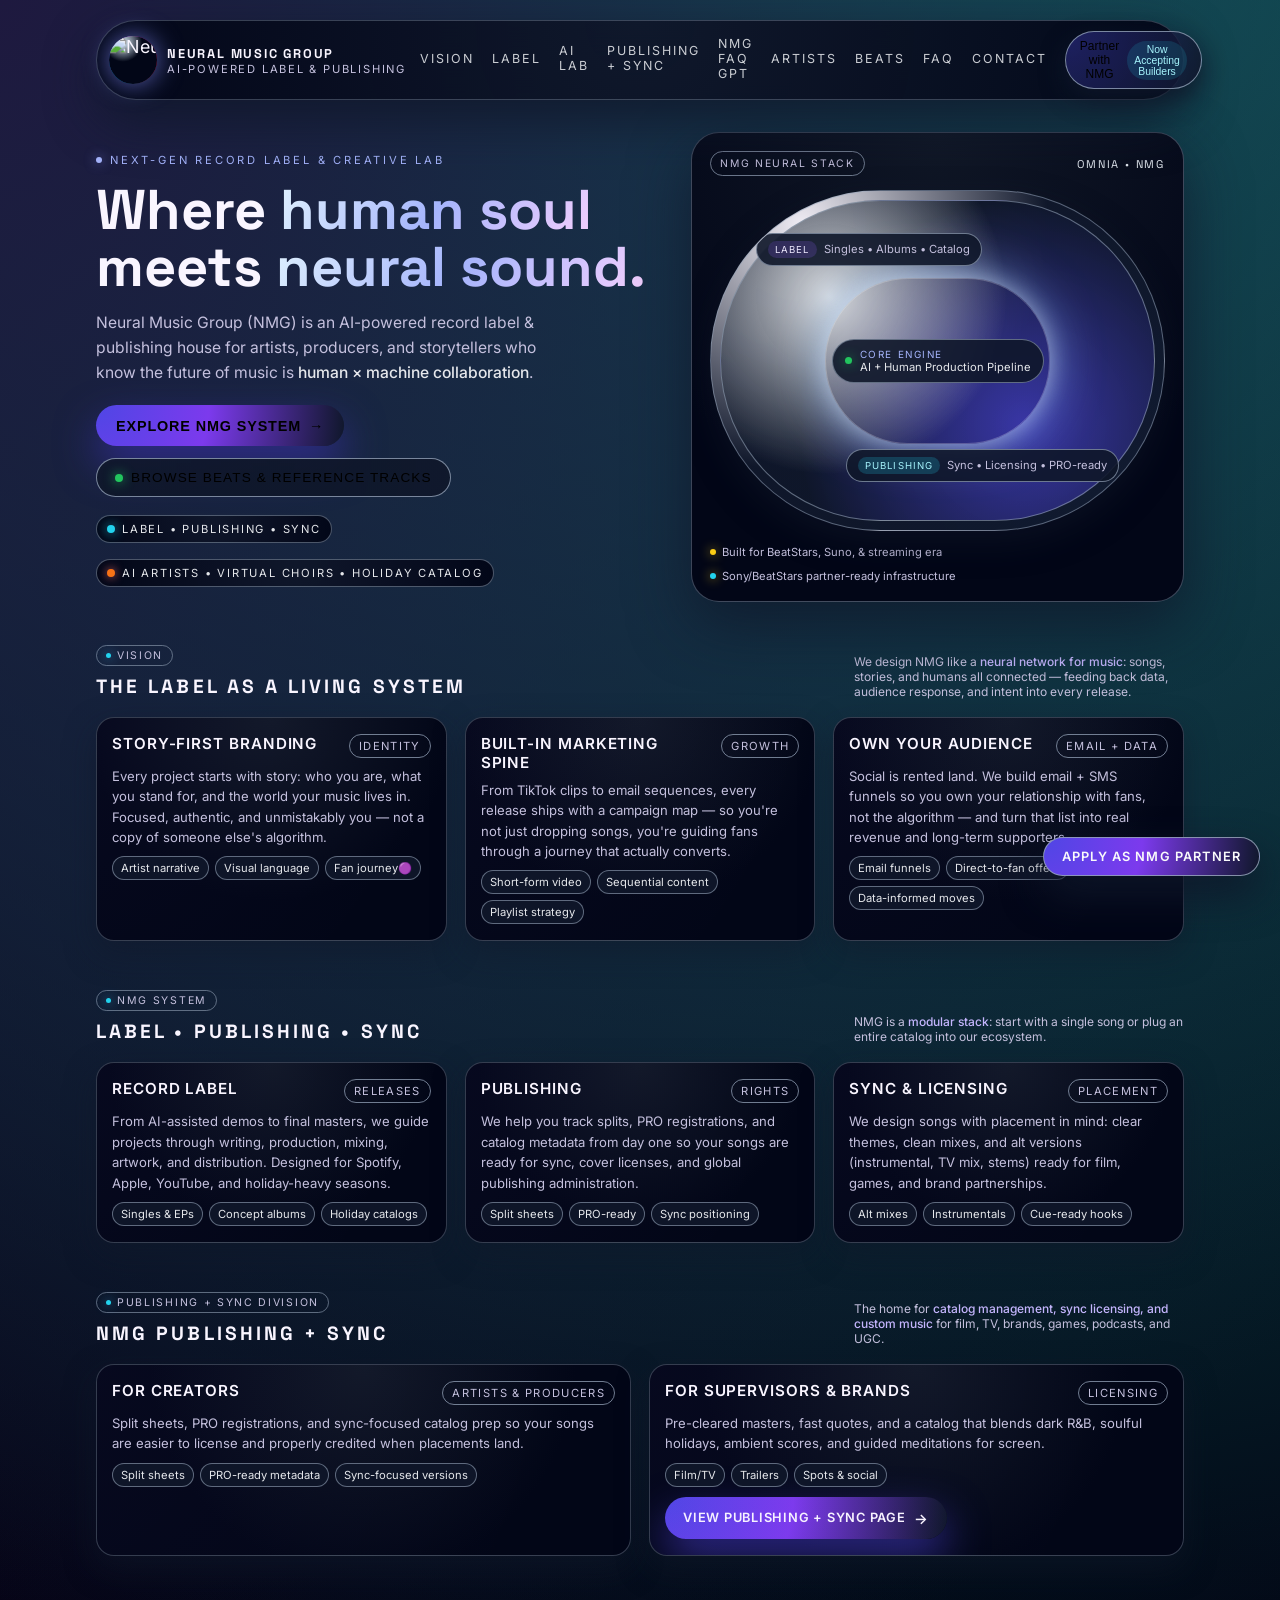
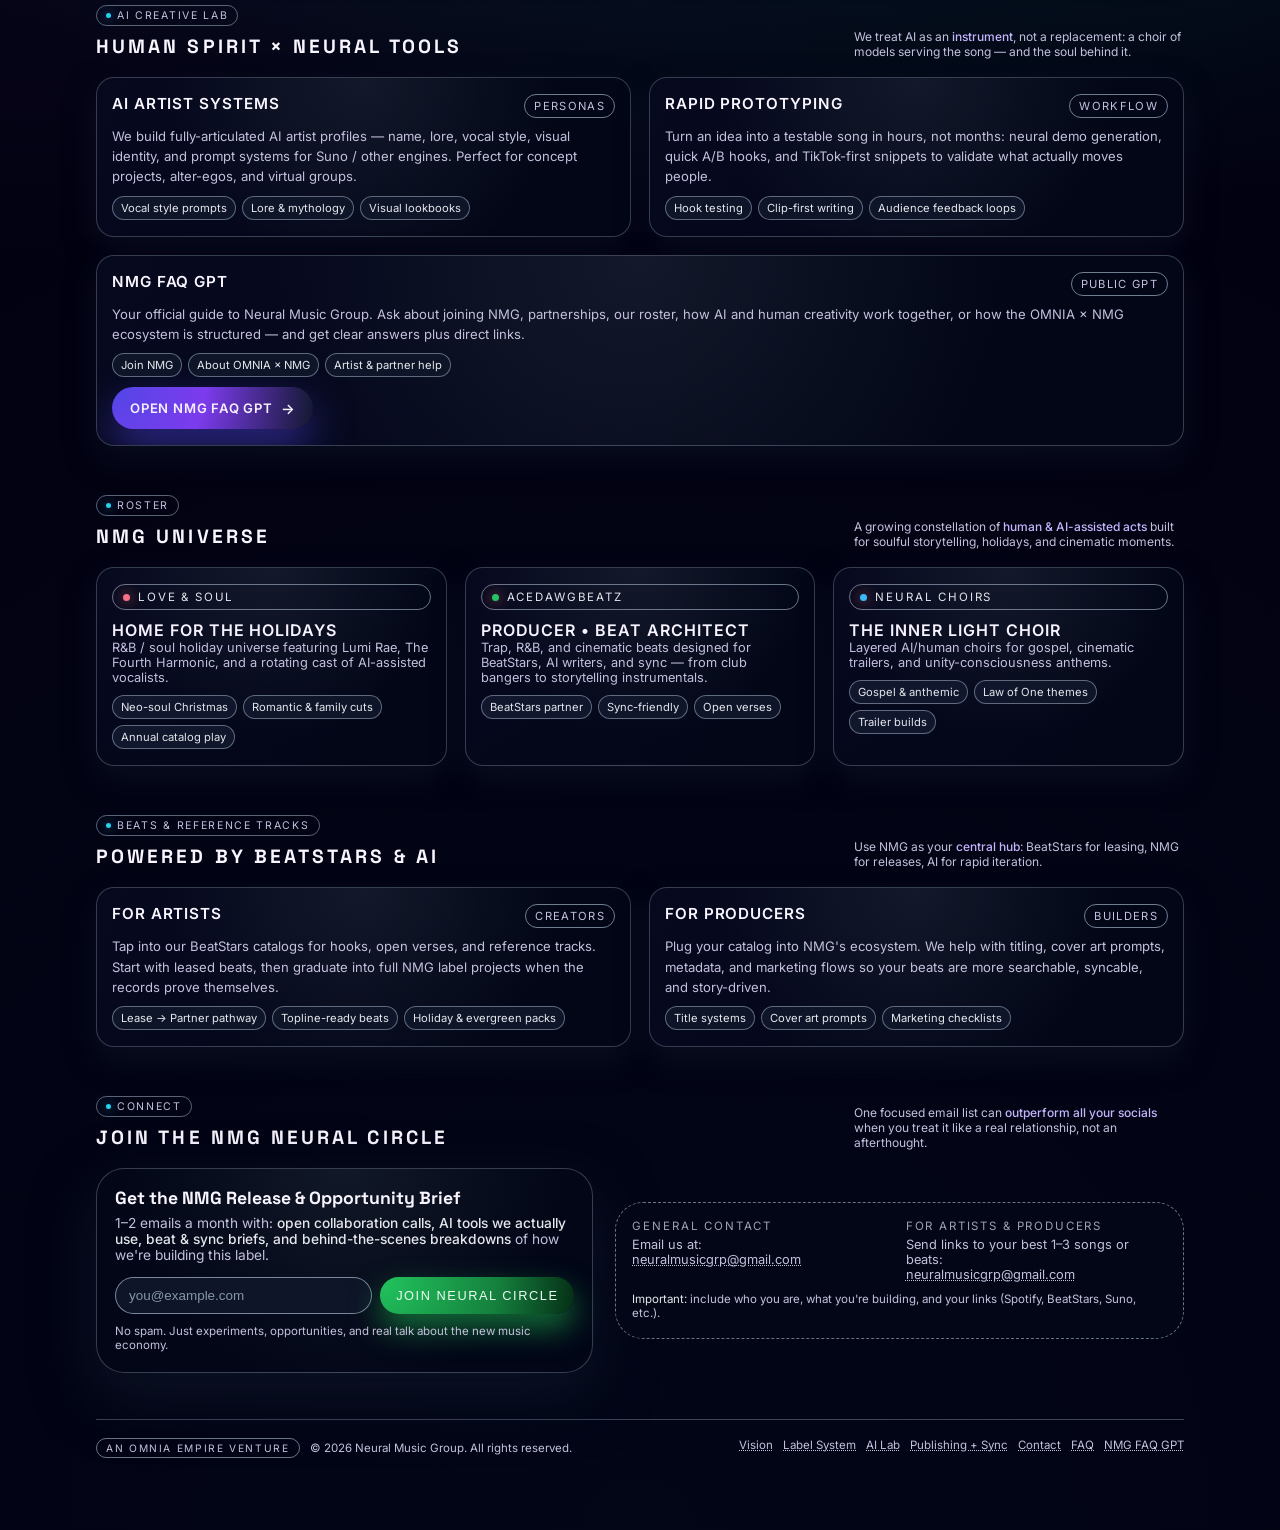
==== index.html @ 2404c613 "Update index.html" ====
<!DOCTYPE html> 
<html lang="en">
<head>
  <meta charset="UTF-8" />
  <title>Neural Music Group | AI-Powered Label & Publishing</title>
  <meta name="viewport" content="width=device-width, initial-scale=1" />
  <meta name="description" content="Neural Music Group is an AI-powered record label and publishing company for the next era of artists, producers, and storytellers." />
  <link href="https://fonts.googleapis.com/css2?family=Inter:wght@300;400;500;600;700&family=Space+Grotesk:wght@400;600;700&display=swap" rel="stylesheet" />
  <style>
    :root {
      --bg: #030312;
      --bg-soft: #0b0b1f;
      --bg-card: #111127;
      --accent: #8b5cf6;
      --accent-soft: rgba(139, 92, 246, 0.17);
      --accent-strong: #c4a1ff;
      --accent-secondary: #22d3ee;
      --text-main: #f9f5ff;
      --text-soft: #c4c0dd;
      --border-subtle: rgba(148, 163, 184, 0.35);
      --danger: #f97373;
      --radius-lg: 18px;
      --radius-xl: 28px;
      --shadow-soft: 0 22px 60px rgba(15, 23, 42, 0.75);
      --shadow-subtle: 0 12px 30px rgba(15, 23, 42, 0.5);
    }

    * {
      box-sizing: border-box;
      margin: 0;
      padding: 0;
    }

    body {
      font-family: Inter, system-ui, -apple-system, BlinkMacSystemFont, "Segoe UI", sans-serif;
      background:
        radial-gradient(circle at top left, #1e193f 0, transparent 55%),
        radial-gradient(circle at 70% -10%, #0f766e 0, transparent 60%),
        radial-gradient(circle at bottom, #020617 0, #020010 55%);
      color: var(--text-main);
      -webkit-font-smoothing: antialiased;
      min-height: 100vh;
    }

    a {
      color: inherit;
      text-decoration: none;
    }

    img {
      max-width: 100%;
      display: block;
    }

    .page {
      max-width: 1120px;
      margin: 0 auto;
      padding: 20px 16px 72px;
    }

    /* HEADER & NAV */
    header {
      display: flex;
      align-items: center;
      justify-content: space-between;
      gap: 14px;
      margin-bottom: 28px;
      position: sticky;
      top: 0;
      z-index: 30;
      padding: 10px 12px;
      backdrop-filter: blur(18px);
      background: radial-gradient(circle at top, rgba(15, 23, 42, 0.96), rgba(2, 6, 23, 0.94));
      border-radius: 999px;
      border: 1px solid rgba(148, 163, 184, 0.35);
      box-shadow: 0 20px 50px rgba(15, 23, 42, 0.85);
    }

    .brand {
      display: flex;
      align-items: center;
      gap: 10px;
      white-space: nowrap;
    }

    .brand-mark {
      width: 48px;
      height: 48px;
      border-radius: 999px;
      background:
        conic-gradient(from 220deg, #0ea5e9, #a855f7, #e11d48, #0ea5e9);
      padding: 2px;
      box-shadow: 0 0 26px rgba(129, 140, 248, 0.7);
      overflow: hidden;
    }

    .brand-logo-img {
      width: 100%;
      height: 100%;
      border-radius: inherit;
      object-fit: contain;
      display: block;
      background: radial-gradient(circle at 30% 15%, #e0f2fe 0, transparent 35%),
              radial-gradient(circle at 70% 80%, #020617 0, #020617 60%);
      transform: scale(1.12);
    }

    .brand-text-main {
      font-family: "Space Grotesk", system-ui, sans-serif;
      font-weight: 700;
      letter-spacing: 0.14em;
      text-transform: uppercase;
      font-size: 0.8rem;
    }

    .brand-text-sub {
      font-size: 0.7rem;
      text-transform: uppercase;
      letter-spacing: 0.16em;
      color: var(--text-soft);
    }

    nav {
      display: flex;
      align-items: center;
      gap: 18px;
      font-size: 0.78rem;
      text-transform: uppercase;
      letter-spacing: 0.16em;
    }

    .nav-links {
      display: flex;
      align-items: center;
      gap: 18px;
    }

    .nav-links a {
      padding-bottom: 3px;
      border-bottom: 1px solid transparent;
      color: #e5e7eb;
      opacity: 0.88;
    }

    .nav-links a:hover {
      border-bottom-color: rgba(148, 163, 184, 0.7);
      opacity: 1;
    }

    .nav-cta {
      padding: 7px 14px;
      border-radius: 999px;
      border: 1px solid rgba(148, 163, 184, 0.8);
      background: radial-gradient(circle at top left, rgba(79, 70, 229, 0.35), rgba(15, 23, 42, 0.9));
      display: flex;
      align-items: center;
      gap: 8px;
      font-size: 0.75rem;
      cursor: pointer;
      box-shadow: 0 10px 25px rgba(15, 23, 42, 0.85);
    }

    .nav-cta span {
      font-weight: 500;
    }

    .nav-cta-pill {
      padding: 3px 7px;
      border-radius: 999px;
      font-size: 0.65rem;
      background: rgba(34, 211, 238, 0.14);
      color: #a5f3fc;
    }

    .nav-toggle {
      display: none;
      cursor: pointer;
      padding: 6px 8px;
      border-radius: 999px;
      border: 1px solid rgba(148, 163, 184, 0.5);
      background: rgba(15, 23, 42, 0.9);
    }

    .nav-toggle-line {
      width: 17px;
      height: 2px;
      border-radius: 999px;
      background: #e5e7eb;
      margin: 3px 0;
    }

    /* HERO */
    .hero {
      display: grid;
      grid-template-columns: minmax(0, 1.6fr) minmax(0, 1.4fr);
      gap: 32px;
      align-items: center;
      margin-top: 32px;
      margin-bottom: 40px;
    }

    .hero-kicker {
      text-transform: uppercase;
      letter-spacing: 0.25em;
      font-size: 0.7rem;
      color: #a5b4fc;
      margin-bottom: 14px;
      display: inline-flex;
      align-items: center;
      gap: 8px;
    }

    .hero-kicker-dot {
      width: 6px;
      height: 6px;
      border-radius: 999px;
      background: #a5b4fc;
      box-shadow: 0 0 12px rgba(129, 140, 248, 0.8);
    }

    .hero-title {
      font-family: "Space Grotesk", system-ui, sans-serif;
      font-size: clamp(2.4rem, 3.1vw + 1.4rem, 3.5rem);
      line-height: 1.03;
      margin-bottom: 14px;
    }

    .hero-title span {
      background: linear-gradient(120deg, #e0f2fe, #a5b4fc, #f5d0fe);
      -webkit-background-clip: text;
      color: transparent;
    }

    .hero-subtitle {
      font-size: 0.98rem;
      color: var(--text-soft);
      max-width: 480px;
      line-height: 1.6;
      margin-bottom: 20px;
    }

    .hero-subtitle-strong {
      color: #e5e7eb;
      font-weight: 500;
    }

    .hero-ctas {
      display: flex;
      flex-wrap: wrap;
      gap: 12px;
      margin-bottom: 18px;
    }

    .btn-primary {
      padding: 12px 20px;
      border-radius: 999px;
      border: none;
      background: radial-gradient(circle at top left, #4f46e5, #7c3aed 45%, #0f172a 100%);
      box-shadow: 0 18px 40px rgba(55, 48, 163, 0.8);
      font-size: 0.9rem;
      font-weight: 600;
      letter-spacing: 0.06em;
      text-transform: uppercase;
      cursor: pointer;
      display: inline-flex;
      align-items: center;
      gap: 8px;
    }

    .btn-primary::after {
      content: "→";
      font-size: 0.9rem;
      margin-top: 1px;
    }

    .btn-ghost {
      padding: 11px 18px;
      border-radius: 999px;
      border: 1px solid rgba(148, 163, 184, 0.8);
      background: radial-gradient(circle at top, rgba(15, 23, 42, 0.95), rgba(15, 23, 42, 0.9));
      font-size: 0.85rem;
      letter-spacing: 0.08em;
      text-transform: uppercase;
      display: inline-flex;
      align-items: center;
      gap: 8px;
      cursor: pointer;
    }

    .btn-ghost-dot {
      width: 8px;
      height: 8px;
      border-radius: 999px;
      background: #22c55e;
      box-shadow: 0 0 12px rgba(34, 197, 94, 0.9);
    }

    .hero-meta {
      display: flex;
      flex-wrap: wrap;
      gap: 16px;
      font-size: 0.78rem;
      color: var(--text-soft);
      margin-top: 6px;
    }

    .hero-meta-pill {
      padding: 6px 10px;
      border-radius: 999px;
      border: 1px solid rgba(148, 163, 184, 0.5);
      background: radial-gradient(circle at top, rgba(15, 23, 42, 0.95), rgba(2, 6, 23, 0.96));
      display: inline-flex;
      align-items: center;
      gap: 7px;
    }

    .hero-meta-pill span {
      font-size: 0.7rem;
      text-transform: uppercase;
      letter-spacing: 0.16em;
      color: #e5e7eb;
    }

    .hero-meta-radio-icon {
      width: 8px;
      height: 8px;
      border-radius: 999px;
      background: #22d3ee;
      box-shadow: 0 0 12px rgba(34, 211, 238, 0.9);
    }

    /* HERO RIGHT / ORBIT */
    .hero-orbit {
      border-radius: var(--radius-xl);
      background: radial-gradient(circle at top, #111827, #020617 70%);
      border: 1px solid rgba(148, 163, 184, 0.4);
      padding: 18px;
      box-shadow: var(--shadow-soft);
      position: relative;
      overflow: hidden;
    }

    .hero-orbit-header {
      display: flex;
      align-items: center;
      justify-content: space-between;
      margin-bottom: 14px;
      font-size: 0.75rem;
      color: var(--text-soft);
    }

    .hero-orbit-tag {
      padding: 5px 9px;
      border-radius: 999px;
      border: 1px solid rgba(148, 163, 184, 0.7);
      text-transform: uppercase;
      letter-spacing: 0.16em;
      font-size: 0.65rem;
    }

    .hero-orbit-logo {
      font-family: "Space Grotesk";
      text-transform: uppercase;
      font-size: 0.7rem;
      letter-spacing: 0.16em;
      color: #e2e8f0;
    }

    .orbit-visual {
      position: relative;
      border-radius: 999px;
      border: 1px solid rgba(148, 163, 184, 0.55);
      width: 100%;
      aspect-ratio: 4 / 3;
      background:
        radial-gradient(circle at 20% 10%, rgba(251, 248, 255, 0.95), rgba(15, 23, 42, 0.96) 52%),
        radial-gradient(circle at 88% 80%, rgba(59, 130, 246, 0.7), rgba(15, 23, 42, 1) 60%),
        radial-gradient(circle at 40% 88%, rgba(34, 211, 238, 0.7), rgba(15, 23, 42, 1) 62%);
      overflow: hidden;
      padding: 9px;
      box-shadow: var(--shadow-subtle);
    }

    .orbit-core {
      position: relative;
      width: 100%;
      height: 100%;
      border-radius: inherit;
      border: 1px solid rgba(148, 163, 184, 0.6);
      background:
        radial-gradient(circle at 25% 30%, rgba(248, 250, 252, 0.85), transparent 45%),
        radial-gradient(circle at 70% 70%, rgba(79, 70, 229, 0.65), rgba(15, 23, 42, 0.98) 60%);
      display: flex;
      align-items: center;
      justify-content: center;
    }

    .orbit-pulse {
      position: absolute;
      width: 52%;
      height: 52%;
      border-radius: 999px;
      border: 1px solid rgba(244, 244, 245, 0.24);
      box-shadow:
        0 0 22px rgba(248, 250, 252, 0.4),
        0 0 50px rgba(147, 197, 253, 0.7);
    }

    .orbit-core-chip {
      position: relative;
      z-index: 2;
      border-radius: 999px;
      padding: 8px 12px;
      background: rgba(15, 23, 42, 0.9);
      border: 1px solid rgba(148, 163, 184, 0.6);
      display: flex;
      align-items: center;
      gap: 8px;
      font-size: 0.7rem;
      color: #e5e7eb;
    }

    .orbit-core-chip-label {
      text-transform: uppercase;
      letter-spacing: 0.16em;
      font-size: 0.62rem;
      color: #a5b4fc;
    }

    .orbit-core-chip-dot {
      width: 7px;
      height: 7px;
      border-radius: 999px;
      background: #22c55e;
      box-shadow: 0 0 12px rgba(22, 163, 74, 0.9);
    }

    .orbit-badge {
      position: absolute;
      padding: 7px 11px;
      border-radius: 999px;
      border: 1px solid rgba(148, 163, 184, 0.7);
      background: rgba(15, 23, 42, 0.9);
      font-size: 0.7rem;
      display: inline-flex;
      align-items: center;
      gap: 7px;
      color: var(--text-soft);
    }

    .orbit-badge-top-left {
      top: 10%;
      left: 8%;
    }

    .orbit-badge-bottom-right {
      right: 8%;
      bottom: 12%;
    }

    .orbit-badge-pill {
      padding: 3px 7px;
      border-radius: 999px;
      font-size: 0.6rem;
      background: rgba(139, 92, 246, 0.2);
      color: #ede9fe;
      text-transform: uppercase;
      letter-spacing: 0.12em;
    }

    .hero-orbit-footer {
      display: flex;
      justify-content: space-between;
      gap: 10px;
      margin-top: 14px;
      font-size: 0.7rem;
      color: var(--text-soft);
      flex-wrap: wrap;
    }

    .hero-orbit-footer span {
      display: inline-flex;
      align-items: center;
      gap: 6px;
    }

    .hero-orbit-footer-dot {
      width: 6px;
      height: 6px;
      border-radius: 999px;
      background: #facc15;
      box-shadow: 0 0 11px rgba(250, 204, 21, 0.8);
    }

    /* SECTIONS */
    .section {
      margin-bottom: 46px;
    }

    .section-header {
      display: flex;
      justify-content: space-between;
      align-items: flex-end;
      gap: 16px;
      margin-bottom: 18px;
    }

    .section-title {
      font-family: "Space Grotesk", system-ui, sans-serif;
      font-size: 1.2rem;
      text-transform: uppercase;
      letter-spacing: 0.16em;
    }

    .section-kicker {
      font-size: 0.75rem;
      color: var(--text-soft);
      max-width: 330px;
    }

    .section-kicker span {
      color: #c4b5fd;
      font-weight: 500;
    }

    .pill-label {
      display: inline-flex;
      align-items: center;
      gap: 6px;
      padding: 3px 9px;
      border-radius: 999px;
      border: 1px solid rgba(148, 163, 184, 0.6);
      font-size: 0.66rem;
      text-transform: uppercase;
      letter-spacing: 0.16em;
      color: var(--text-soft);
    }

    .pill-label-dot {
      width: 5px;
      height: 5px;
      border-radius: 999px;
      background: #22d3ee;
      box-shadow: 0 0 11px rgba(56, 189, 248, 0.9);
    }

    /* GRID CARDS */
    .grid {
      display: grid;
      gap: 18px;
    }

    .grid-3 {
      grid-template-columns: repeat(3, minmax(0, 1fr));
    }

    .grid-2 {
      grid-template-columns: repeat(2, minmax(0, 1fr));
    }

    .card {
      background: radial-gradient(circle at top, #111827, #020617 65%);
      border-radius: var(--radius-lg);
      border: 1px solid var(--border-subtle);
      padding: 16px 15px 16px;
      box-shadow: var(--shadow-subtle);
      position: relative;
      overflow: hidden;
    }

    .card::before {
      content: "";
      position: absolute;
      inset: -30%;
      background: radial-gradient(circle at top left, rgba(139, 92, 246, 0.05), transparent 70%);
      opacity: 0.9;
      pointer-events: none;
    }

    .card-header {
      display: flex;
      justify-content: space-between;
      align-items: flex-start;
      gap: 10px;
      margin-bottom: 8px;
      position: relative;
      z-index: 1;
    }

    .card-title {
      font-size: 0.95rem;
      font-weight: 600;
      letter-spacing: 0.06em;
      text-transform: uppercase;
    }

    .card-badge {
      font-size: 0.7rem;
      padding: 4px 9px;
      border-radius: 999px;
      border: 1px solid rgba(148, 163, 184, 0.75);
      color: var(--text-soft);
      text-transform: uppercase;
      letter-spacing: 0.12em;
    }

    .card-body {
      position: relative;
      z-index: 1;
      font-size: 0.82rem;
      color: var(--text-soft);
      line-height: 1.55;
      margin-bottom: 9px;
    }

    .tag-row {
      display: flex;
      flex-wrap: wrap;
      gap: 6px;
      position: relative;
      z-index: 1;
    }

    .tag {
      font-size: 0.7rem;
      padding: 4px 8px;
      border-radius: 999px;
      border: 1px solid rgba(148, 163, 184, 0.6);
      color: #e5e7eb;
      background: rgba(15, 23, 42, 0.95);
    }

    /* ARTIST / ROSTER */
    .artist-card {
      display: flex;
      flex-direction: column;
      gap: 10px;
    }

    .artist-chip {
      display: inline-flex;
      align-items: center;
      gap: 8px;
      padding: 5px 10px;
      border-radius: 999px;
      border: 1px solid rgba(148, 163, 184, 0.7);
      font-size: 0.72rem;
      text-transform: uppercase;
      letter-spacing: 0.16em;
      color: #e5e7eb;
    }

    .artist-chip-dot {
      width: 7px;
      height: 7px;
      border-radius: 999px;
      background: #fb7185;
      box-shadow: 0 0 13px rgba(248, 113, 113, 0.9);
    }

    .artist-name {
      font-size: 1rem;
      font-weight: 600;
      letter-spacing: 0.06em;
      text-transform: uppercase;
    }

    .artist-meta {
      font-size: 0.8rem;
      color: var(--text-soft);
    }

    .artist-tags {
      display: flex;
      flex-wrap: wrap;
      gap: 6px;
    }

    /* EMAIL / CONTACT */
    .newsletter {
      display: grid;
      grid-template-columns: minmax(0, 1.4fr) minmax(0, 1.6fr);
      gap: 22px;
      align-items: center;
    }

    .newsletter-card {
      background: radial-gradient(circle at top, #111827, #020617 70%);
      border-radius: var(--radius-xl);
      border: 1px solid var(--border-subtle);
      padding: 18px 18px 20px;
      box-shadow: var(--shadow-soft);
    }

    .newsletter-title {
      font-family: "Space Grotesk", system-ui, sans-serif;
      font-size: 1.1rem;
      margin-bottom: 6px;
    }

    .newsletter-copy {
      font-size: 0.86rem;
      color: var(--text-soft);
      margin-bottom: 14px;
    }

    .newsletter-copy span {
      color: #e5e7eb;
      font-weight: 500;
    }

    .newsletter-form {
      display: flex;
      flex-wrap: wrap;
      gap: 8px;
      margin-bottom: 10px;
    }

    .newsletter-input {
      flex: 1 1 180px;
      min-width: 0;
      border-radius: 999px;
      border: 1px solid rgba(148, 163, 184, 0.8);
      background: rgba(15, 23, 42, 0.95);
      padding: 10px 13px;
      font-size: 0.84rem;
      color: #e5e7eb;
      outline: none;
    }

    .newsletter-input::placeholder {
      color: rgba(148, 163, 184, 0.9);
    }

    .newsletter-btn {
      border: none;
      border-radius: 999px;
      padding: 10px 16px;
      font-size: 0.8rem;
      text-transform: uppercase;
      letter-spacing: 0.12em;
      background: radial-gradient(circle at top left, #22c55e, #15803d 60%, #052e16 100%);
      color: #ecfdf3;
      cursor: pointer;
      box-shadow: 0 14px 30px rgba(21, 128, 61, 0.85);
      white-space: nowrap;
    }

    .newsletter-meta {
      font-size: 0.72rem;
      color: var(--text-soft);
    }

    .contact-card {
      background: radial-gradient(circle at top, #020617, #020617 70%);
      border-radius: var(--radius-xl);
      border: 1px dashed rgba(148, 163, 184, 0.7);
      padding: 16px 16px 18px;
    }

    .contact-grid {
      display: grid;
      grid-template-columns: repeat(2, minmax(0, 1fr));
      gap: 12px;
      font-size: 0.8rem;
      color: var(--text-soft);
    }

    .contact-label {
      font-size: 0.72rem;
      text-transform: uppercase;
      letter-spacing: 0.16em;
      color: #9ca3af;
      margin-bottom: 4px;
    }

    .contact-value a {
      text-decoration: underline;
      text-decoration-style: dotted;
      text-decoration-thickness: 1px;
    }

    .contact-note {
      margin-top: 10px;
      font-size: 0.72rem;
      color: var(--text-soft);
    }

    .contact-note span {
      color: #e5e7eb;
    }

    /* FOOTER */
    footer {
      margin-top: 40px;
      padding-top: 18px;
      border-top: 1px solid rgba(148, 163, 184, 0.4);
      display: flex;
      justify-content: space-between;
      gap: 10px;
      font-size: 0.72rem;
      color: var(--text-soft);
      flex-wrap: wrap;
    }

    .footer-left {
      display: flex;
      flex-wrap: wrap;
      gap: 10px;
      align-items: center;
    }

    .footer-pill {
      padding: 3px 9px;
      border-radius: 999px;
      border: 1px solid rgba(148, 163, 184, 0.7);
      text-transform: uppercase;
      letter-spacing: 0.16em;
      font-size: 0.64rem;
    }

    .footer-links {
      display: flex;
      flex-wrap: wrap;
      gap: 10px;
    }

    .footer-links a {
      text-decoration: underline;
      text-decoration-style: dotted;
      text-decoration-thickness: 1px;
    }

    /* FLOATING PARTNER BUTTON */
    .floating-partner-btn {
      position: fixed;
      right: 20px;
      bottom: 24px;
      z-index: 50;
      display: inline-flex;
      align-items: center;
      gap: 8px;
      padding: 11px 18px;
      border-radius: 999px;
      border: 1px solid rgba(148, 163, 184, 0.85);
      background: radial-gradient(circle at top left, #4f46e5, #7c3aed 45%, #0f172a 100%);
      box-shadow: 0 18px 40px rgba(15, 23, 42, 0.95);
      font-size: 0.8rem;
      font-weight: 600;
      letter-spacing: 0.09em;
      text-transform: uppercase;
      color: #f9fafb;
      cursor: pointer;
      text-decoration: none;
    }

    .floating-partner-btn-pill {
      padding: 3px 8px;
      border-radius: 999px;
      font-size: 0.65rem;
      background: rgba(34, 211, 238, 0.2);
      color: #a5f3fc;
    }

    @media (max-width: 640px) {
      .floating-partner-btn {
        right: 16px;
        left: 16px;
        bottom: 18px;
        justify-content: center;
        font-size: 0.78rem;
      }
    }

    /* RESPONSIVE */
    @media (max-width: 880px) {
      header {
        margin-top: 6px;
      }

      .hero {
        grid-template-columns: minmax(0, 1fr);
      }

      .hero-orbit {
        order: -1;
      }

      .newsletter {
        grid-template-columns: minmax(0, 1fr);
      }

      .grid-3 {
        grid-template-columns: repeat(2, minmax(0, 1fr));
      }
    }

    @media (max-width: 640px) {
      .page {
        padding-inline: 14px;
      }

      header {
        border-radius: 18px;
        padding-inline: 12px;
      }

      nav {
        font-size: 0.72rem;
      }

      /* Fix orbit badges getting cut off on mobile */
      .orbit-visual {
        overflow: visible;
      }
      
      .orbit-badge {
        font-size: 0.58rem;
        padding: 5px 8px;
        gap: 4px;
      }
      
      .orbit-badge-top-left {
        left: 3%;
        top: 5%;
      }
      
      .orbit-badge-bottom-right {
        right: 3%;
        bottom: 8%;
      }
      
      .orbit-badge-pill {
        font-size: 0.52rem;
        padding: 2px 5px;
      }

      .orbit-core-chip {
        padding: 6px 10px;
        gap: 6px;
        font-size: 0.62rem;
      }

      .orbit-core-chip-label {
        font-size: 0.56rem;
      }

      .nav-links {
        display: none;
      }

      .nav-links.open {
        position: absolute;
        top: 52px;
        right: 10px;
        padding: 10px 12px;
        border-radius: 16px;
        border: 1px solid rgba(148, 163, 184, 0.7);
        background: radial-gradient(circle at top, rgba(15, 23, 42, 0.96), rgba(2, 6, 23, 0.98));
        flex-direction: column;
        align-items: flex-start;
        gap: 10px;
        min-width: 180px;
        box-shadow: 0 18px 40px rgba(15, 23, 42, 0.9);
      }

      .nav-cta {
        width: 100%;
        justify-content: center;
      }

      .nav-toggle {
        display: block;
      }

      .section-header {
        flex-direction: column;
        align-items: flex-start;
      }

      .grid-3,
      .grid-2 {
        grid-template-columns: minmax(0, 1fr);
      }

      .hero-meta {
        flex-direction: column;
      }

      footer {
        flex-direction: column;
        align-items: flex-start;
      }
    }
  </style>
</head>
<body>
  <div class="page">
    <!-- HEADER -->
    <header>
      <!-- Brand now clickable: goes "home" to index.html -->
      <a href="index.html" class="brand">
        <div class="brand-mark">
          <img
            src="https://raw.githubusercontent.com/neuralmusicgrp/nmg-assets/main/logo.png"
            alt="Neural Music Group logo"
            class="brand-logo-img"
          />
        </div>
        <div>
          <div class="brand-text-main">Neural Music Group</div>
          <div class="brand-text-sub">AI-Powered Label & Publishing</div>
        </div>
      </a>

      <nav>
        <div class="nav-links" id="navLinks">
          <a href="#vision">Vision</a>
          <a href="#services">Label</a>
          <a href="#ai-lab">AI Lab</a>
          <!-- UPDATED: Publishing + Sync subpage path to sync.html -->
          <a href="https://neuralmusicgrp.github.io/nmg-assets/sync.html">
            Publishing + Sync
          </a>
          <!-- NMG FAQ GPT in main nav (opens in new tab) -->
          <a href="https://chatgpt.com/g/g-692d52f75ad0819195865ac77d468dd8-n-m-g" rel="noopener noreferrer">NMG FAQ GPT</a>
          <a href="#roster">Artists</a>
          <a href="#beats">Beats</a>
          <a href="faq.html">FAQ</a>
          <a href="#contact">Contact</a>
        </div>
        <button class="nav-cta" onclick="document.getElementById('contact').scrollIntoView({behavior: 'smooth'})">
          <span>Partner with NMG</span>
          <span class="nav-cta-pill">Now Accepting Builders</span>
        </button>
        <button class="nav-toggle" aria-label="Toggle navigation" onclick="toggleNav()">
          <div class="nav-toggle-line"></div>
          <div class="nav-toggle-line"></div>
        </button>
      </nav>
    </header>

    <!-- HERO -->
    <main>
      <section class="hero">
        <div>
          <div class="hero-kicker">
            <span class="hero-kicker-dot"></span>
            <span>Next-Gen Record Label & Creative Lab</span>
          </div>
          <h1 class="hero-title">
            Where <span>human soul</span> meets <span>neural sound.</span>
          </h1>
          <p class="hero-subtitle">
            Neural Music Group (NMG) is an AI-powered record label & publishing house
            for artists, producers, and storytellers who know the future of music is
            <span class="hero-subtitle-strong">human × machine collaboration</span>.
          </p>

          <div class="hero-ctas">
            <button class="btn-primary" onclick="document.getElementById('services').scrollIntoView({behavior: 'smooth'})">
              Explore NMG System
            </button>
            <button class="btn-ghost" onclick="document.getElementById('beats').scrollIntoView({behavior: 'smooth'})">
              <span class="btn-ghost-dot"></span>
              Browse Beats & Reference Tracks
            </button>
          </div>

          <div class="hero-meta">
            <div class="hero-meta-pill">
              <span class="hero-meta-radio-icon"></span>
              <span>Label • Publishing • Sync</span>
            </div>
            <div class="hero-meta-pill">
              <span class="hero-meta-radio-icon" style="background:#f97316; box-shadow:0 0 10px rgba(248,113,113,0.9);"></span>
              <span>AI Artists • Virtual Choirs • Holiday Catalog</span>
            </div>
          </div>
        </div>

        <aside class="hero-orbit" aria-label="Neural Music Group ecosystem visual">
          <div class="hero-orbit-header">
            <div class="hero-orbit-tag">NMG Neural Stack</div>
            <div class="hero-orbit-logo">OMNIA • NMG</div>
          </div>

          <div class="orbit-visual">
            <div class="orbit-core">
              <div class="orbit-pulse"></div>
              <div class="orbit-core-chip">
                <div class="orbit-core-chip-dot"></div>
                <div>
                  <div class="orbit-core-chip-label">Core Engine</div>
                  <div>AI + Human Production Pipeline</div>
                </div>
              </div>

              <div class="orbit-badge orbit-badge-top-left">
                <span class="orbit-badge-pill">Label</span>
                <span>Singles • Albums • Catalog</span>
              </div>

              <div class="orbit-badge orbit-badge-bottom-right">
                <span class="orbit-badge-pill" style="background:rgba(34,211,238,0.2); color:#a5f3fc;">
                  Publishing
                </span>
                <span>Sync • Licensing • PRO-ready</span>
              </div>
            </div>
          </div>

          <div class="hero-orbit-footer">
            <span>
              <span class="hero-orbit-footer-dot"></span>
              Built for BeatStars, Suno, & streaming era
            </span>
            <span>
              <span class="hero-orbit-footer-dot" style="background:#22d3ee;"></span>
              Sony/BeatStars partner-ready infrastructure
            </span>
          </div>
        </aside>
      </section>

      <!-- VISION -->
      <section id="vision" class="section">
        <div class="section-header">
          <div>
            <div class="pill-label">
              <span class="pill-label-dot"></span>
              <span>Vision</span>
            </div>
            <h2 class="section-title" style="margin-top: 8px;">The Label as a Living System</h2>
          </div>
          <p class="section-kicker">
            We design NMG like a <span>neural network for music</span>:
            songs, stories, and humans all connected — feeding back data,
            audience response, and intent into every release.
          </p>
        </div>

        <div class="grid grid-3">
          <article class="card">
            <div class="card-header">
              <h3 class="card-title">Story-First Branding</h3>
              <div class="card-badge">Identity</div>
            </div>
            <p class="card-body">
              Every project starts with story: who you are, what you stand for,
              and the world your music lives in. Focused, authentic, and
              unmistakably you — not a copy of someone else's algorithm.
            </p>
            <div class="tag-row">
              <span class="tag">Artist narrative</span>
              <span class="tag">Visual language</span>
              <span class="tag">Fan journey🟣</span>
            </div>
          </article>

          <article class="card">
            <div class="card-header">
              <h3 class="card-title">Built-In Marketing Spine</h3>
              <div class="card-badge">Growth</div>
            </div>
            <p class="card-body">
              From TikTok clips to email sequences, every release ships with
              a campaign map — so you're not just dropping songs, you're
              guiding fans through a journey that actually converts.
            </p>
            <div class="tag-row">
              <span class="tag">Short-form video</span>
              <span class="tag">Sequential content</span>
              <span class="tag">Playlist strategy</span>
            </div>
          </article>

          <article class="card">
            <div class="card-header">
              <h3 class="card-title">Own Your Audience</h3>
              <div class="card-badge">Email + Data</div>
            </div>
            <p class="card-body">
              Social is rented land. We build email + SMS funnels so you own
              your relationship with fans, not the algorithm — and turn that
              list into real revenue and long-term supporters.
            </p>
            <div class="tag-row">
              <span class="tag">Email funnels</span>
              <span class="tag">Direct-to-fan offers</span>
              <span class="tag">Data-informed moves</span>
            </div>
          </article>
        </div>
      </section>

      <!-- SERVICES -->
      <section id="services" class="section">
        <div class="section-header">
          <div>
            <div class="pill-label">
              <span class="pill-label-dot"></span>
              <span>NMG System</span>
            </div>
            <h2 class="section-title" style="margin-top: 8px;">Label • Publishing • Sync</h2>
          </div>
          <p class="section-kicker">
            NMG is a <span>modular stack</span>:
            start with a single song or plug an entire catalog into our ecosystem.
          </p>
        </div>

        <div class="grid grid-3">
          <article class="card">
            <div class="card-header">
              <h3 class="card-title">Record Label</h3>
              <div class="card-badge">Releases</div>
            </div>
            <p class="card-body">
              From AI-assisted demos to final masters, we guide projects through
              writing, production, mixing, artwork, and distribution. Designed for
              Spotify, Apple, YouTube, and holiday-heavy seasons.
            </p>
            <div class="tag-row">
              <span class="tag">Singles & EPs</span>
              <span class="tag">Concept albums</span>
              <span class="tag">Holiday catalogs</span>
            </div>
          </article>

          <article class="card">
            <div class="card-header">
              <h3 class="card-title">Publishing</h3>
              <div class="card-badge">Rights</div>
            </div>
            <p class="card-body">
              We help you track splits, PRO registrations, and catalog metadata
              from day one so your songs are ready for sync, cover licenses, and
              global publishing administration.
            </p>
            <div class="tag-row">
              <span class="tag">Split sheets</span>
              <span class="tag">PRO-ready</span>
              <span class="tag">Sync positioning</span>
            </div>
          </article>

          <article class="card">
            <div class="card-header">
              <h3 class="card-title">Sync & Licensing</h3>
              <div class="card-badge">Placement</div>
            </div>
            <p class="card-body">
              We design songs with placement in mind: clear themes, clean
              mixes, and alt versions (instrumental, TV mix, stems) ready for
              film, games, and brand partnerships.
            </p>
            <div class="tag-row">
              <span class="tag">Alt mixes</span>
              <span class="tag">Instrumentals</span>
              <span class="tag">Cue-ready hooks</span>
            </div>
          </article>
        </div>
      </section>

      <!-- PUBLISHING + SYNC TEASER -->
      <section class="section" id="publishing-sync-teaser">
        <div class="section-header">
          <div>
            <div class="pill-label">
              <span class="pill-label-dot"></span>
              <span>Publishing + Sync Division</span>
            </div>
            <h2 class="section-title" style="margin-top: 8px;">NMG Publishing + Sync</h2>
          </div>
          <p class="section-kicker">
            The home for <span>catalog management, sync licensing, and custom music</span>
            for film, TV, brands, games, podcasts, and UGC.
          </p>
        </div>

        <div class="grid grid-2">
          <article class="card">
            <div class="card-header">
              <h3 class="card-title">For Creators</h3>
              <div class="card-badge">Artists &amp; Producers</div>
            </div>
            <p class="card-body">
              Split sheets, PRO registrations, and sync-focused catalog prep so your
              songs are easier to license and properly credited when placements land.
            </p>
            <div class="tag-row">
              <span class="tag">Split sheets</span>
              <span class="tag">PRO-ready metadata</span>
              <span class="tag">Sync-focused versions</span>
            </div>
          </article>

          <article class="card">
            <div class="card-header">
              <h3 class="card-title">For Supervisors &amp; Brands</h3>
              <div class="card-badge">Licensing</div>
            </div>
            <p class="card-body">
              Pre-cleared masters, fast quotes, and a catalog that blends dark R&amp;B,
              soulful holidays, ambient scores, and guided meditations for screen.
            </p>
            <div class="tag-row" style="margin-bottom:10px;">
              <span class="tag">Film/TV</span>
              <span class="tag">Trailers</span>
              <span class="tag">Spots &amp; social</span>
            </div>
            <!-- UPDATED: button link path to sync.html -->
            <a href="https://neuralmusicgrp.github.io/nmg-assets/sync.html"
               class="btn-primary"
               style="text-decoration:none; padding-inline:18px; font-size:0.8rem;">
              View Publishing + Sync Page
            </a>
          </article>
        </div>
      </section>

      <!-- AI LAB -->
      <section id="ai-lab" class="section">
        <div class="section-header">
          <div>
            <div class="pill-label">
              <span class="pill-label-dot"></span>
              <span>AI Creative Lab</span>
            </div>
            <h2 class="section-title" style="margin-top: 8px;">Human Spirit × Neural Tools</h2>
          </div>
          <p class="section-kicker">
            We treat AI as an <span>instrument</span>, not a replacement:
            a choir of models serving the song — and the soul behind it.
          </p>
        </div>

        <div class="grid grid-2">
          <article class="card">
            <div class="card-header">
              <h3 class="card-title">AI Artist Systems</h3>
              <div class="card-badge">Personas</div>
            </div>
            <p class="card-body">
              We build fully-articulated AI artist profiles — name, lore, vocal
              style, visual identity, and prompt systems for Suno / other engines.
              Perfect for concept projects, alter-egos, and virtual groups.
            </p>
            <div class="tag-row">
              <span class="tag">Vocal style prompts</span>
              <span class="tag">Lore & mythology</span>
              <span class="tag">Visual lookbooks</span>
            </div>
          </article>

          <article class="card">
            <div class="card-header">
              <h3 class="card-title">Rapid Prototyping</h3>
              <div class="card-badge">Workflow</div>
            </div>
            <p class="card-body">
              Turn an idea into a testable song in hours, not months: neural
              demo generation, quick A/B hooks, and TikTok-first snippets to
              validate what actually moves people.
            </p>
            <div class="tag-row">
              <span class="tag">Hook testing</span>
              <span class="tag">Clip-first writing</span>
              <span class="tag">Audience feedback loops</span>
            </div>
          </article>
        </div>

        <!-- NMG FAQ GPT highlight card -->
        <div class="grid" style="margin-top: 18px;">
          <article class="card">
            <div class="card-header">
              <h3 class="card-title">NMG FAQ GPT</h3>
              <div class="card-badge">Public GPT</div>
            </div>
            <p class="card-body">
              Your official guide to Neural Music Group. Ask about joining NMG, partnerships,
              our roster, how AI and human creativity work together, or how the OMNIA × NMG
              ecosystem is structured — and get clear answers plus direct links.
            </p>
            <div class="tag-row" style="margin-bottom: 10px;">
              <span class="tag">Join NMG</span>
              <span class="tag">About OMNIA × NMG</span>
              <span class="tag">Artist &amp; partner help</span>
            </div>
            <a
              href="https://chatgpt.com/g/g-692d52f75ad0819195865ac77d468dd8-n-m-g"
              target="_blank"
              rel="noopener noreferrer"
              class="btn-primary"
              style="text-decoration:none; padding-inline:18px; font-size:0.82rem;"
            >
              Open NMG FAQ GPT
            </a>
          </article>
        </div>
      </section>

      <!-- ROSTER -->
      <section id="roster" class="section">
        <div class="section-header">
          <div>
            <div class="pill-label">
              <span class="pill-label-dot"></span>
              <span>Roster</span>
            </div>
            <h2 class="section-title" style="margin-top: 8px;">NMG Universe</h2>
          </div>
          <p class="section-kicker">
            A growing constellation of <span>human & AI-assisted acts</span>
            built for soulful storytelling, holidays, and cinematic moments.
          </p>
        </div>

        <div class="grid grid-3">
          <article class="card artist-card">
            <div class="artist-chip">
              <span class="artist-chip-dot"></span>
              <span>
                <a href="https://neuralmusicgroup.hearnow.com/love-soul-home-for-the-holidays" 
                   target="_blank" 
                   rel="noopener noreferrer" 
                   style="text-decoration:none; color:inherit;">
                  Love &amp; Soul
                </a>
              </span>
            </div>
            <div>
              <div class="artist-name"> 
                Home for the Holidays
              </div>
              <div class="artist-meta">
                R&B / soul holiday universe featuring Lumi Rae, The Fourth Harmonic,
                and a rotating cast of AI-assisted vocalists.
              </div>
            </div>
            <div class="artist-tags">
              <span class="tag">Neo-soul Christmas</span>
              <span class="tag">Romantic &amp; family cuts</span>
              <span class="tag">Annual catalog play</span>
            </div>
          </article>

          <article class="card artist-card">
            <div class="artist-chip">
              <span class="artist-chip-dot" style="background:#22c55e;"></span>
              <span>
                <a href="https://www.beatstars.com/acedawgbeatz" 
                   target="_blank" 
                   rel="noopener noreferrer" 
                   style="text-decoration:none; color:inherit;">
                  AcedawgBeatz
                </a>
              </span>
            </div>
            <div>
              <div class="artist-name">Producer • Beat Architect</div>
              <div class="artist-meta">
                Trap, R&B, and cinematic beats designed for BeatStars, AI writers,
                and sync — from club bangers to storytelling instrumentals.
              </div>
            </div>
            <div class="artist-tags">
              <span class="tag">BeatStars partner</span>
              <span class="tag">Sync-friendly</span>
              <span class="tag">Open verses</span>
            </div>
          </article>

          <article class="card artist-card">
            <div class="artist-chip">
              <span class="artist-chip-dot" style="background:#38bdf8;"></span>
              <span>Neural Choirs</span>
            </div>
            <div>
              <div class="artist-name">The Inner Light Choir</div>
              <div class="artist-meta">
                Layered AI/human choirs for gospel, cinematic trailers, and
                unity-consciousness anthems.
              </div>
            </div>
            <div class="artist-tags">
              <span class="tag">Gospel &amp; anthemic</span>
              <span class="tag">Law of One themes</span>
              <span class="tag">Trailer builds</span>
            </div>
          </article>
        </div>
      </section>

      <!-- BEATS -->
      <section id="beats" class="section">
        <div class="section-header">
          <div>
            <div class="pill-label">
              <span class="pill-label-dot"></span>
              <span>Beats &amp; Reference Tracks</span>
            </div>
            <h2 class="section-title" style="margin-top: 8px;">Powered by BeatStars &amp; AI</h2>
          </div>
          <p class="section-kicker">
            Use NMG as your <span>central hub</span>:
            BeatStars for leasing, NMG for releases, AI for rapid iteration.
          </p>
        </div>

        <div class="grid grid-2">
          <article class="card">
            <div class="card-header">
              <h3 class="card-title">For Artists</h3>
              <div class="card-badge">Creators</div>
            </div>
            <p class="card-body">
              Tap into our BeatStars catalogs for hooks, open verses, and reference
              tracks. Start with leased beats, then graduate into full NMG label
              projects when the records prove themselves.
            </p>
            <div class="tag-row">
              <span class="tag">Lease → Partner pathway</span>
              <span class="tag">Topline-ready beats</span>
              <span class="tag">Holiday &amp; evergreen packs</span>
            </div>
          </article>

          <article class="card">
            <div class="card-header">
              <h3 class="card-title">For Producers</h3>
              <div class="card-badge">Builders</div>
            </div>
            <p class="card-body">
              Plug your catalog into NMG's ecosystem. We help with titling, cover
              art prompts, metadata, and marketing flows so your beats are more
              searchable, syncable, and story-driven.
            </p>
            <div class="tag-row">
              <span class="tag">Title systems</span>
              <span class="tag">Cover art prompts</span>
              <span class="tag">Marketing checklists</span>
            </div>
          </article>
        </div>
      </section>

      <!-- CONTACT -->
      <section id="contact" class="section">
        <div class="section-header">
          <div>
            <div class="pill-label">
              <span class="pill-label-dot"></span>
              <span>Connect</span>
            </div>
            <h2 class="section-title" style="margin-top: 8px;">Join the NMG Neural Circle</h2>
          </div>
          <p class="section-kicker">
            One focused email list can <span>outperform all your socials</span>
            when you treat it like a real relationship, not an afterthought.
          </p>
        </div>

        <div class="newsletter">
          <div class="newsletter-card">
            <h3 class="newsletter-title">Get the NMG Release &amp; Opportunity Brief</h3>
            <p class="newsletter-copy">
              1–2 emails a month with:
              <span>open collaboration calls, AI tools we actually use, beat &amp; sync briefs, and
              behind-the-scenes breakdowns</span> of how we're building this label.
            </p>

            <!-- ConvertKit-connected form -->
            <form
              class="newsletter-form"
              action="https://api.convertkit.com/v3/forms/8846636/subscribe"
              method="post"
            >
              <input
                type="email"
                name="email"
                required
                class="newsletter-input"
                placeholder="you@example.com"
                aria-label="Email address"
              />
              <input
                type="hidden"
                name="api_key"
                value="9GaiTblmIA4Y4Zd8V1rICA"
              />
              <button class="newsletter-btn" type="submit">
                Join Neural Circle
              </button>
            </form>

            <p class="newsletter-meta">
              No spam. Just experiments, opportunities, and real talk about the new music economy.
            </p>
          </div>

          <div class="contact-card">
            <div class="contact-grid">
              <div>
                <div class="contact-label">General Contact</div>
                <div class="contact-value">
                  Email us at:
                  <br />
                  <a href="mailto:neuralmusicgrp@gmail.com">neuralmusicgrp@gmail.com</a>
                </div>
              </div>
              <div>
                <div class="contact-label">For Artists &amp; Producers</div>
                <div class="contact-value">
                  Send links to your best 1–3 songs or beats:
                  <br />
                  <a href="mailto:neuralmusicgrp@gmail.com">neuralmusicgrp@gmail.com</a>
                </div>
              </div>
            </div>

            <p class="contact-note">
              <span>Important:</span> include who you are, what you're building, and your links (Spotify, BeatStars, Suno, etc.).
            </p>
          </div>
        </div>
      </section>
    </main>

    <!-- FOOTER -->
    <footer>
      <div class="footer-left">
        <span class="footer-pill">An OMNIA Empire Venture</span>
        <span>© <span id="year"></span> Neural Music Group. All rights reserved.</span>
      </div>
      <div class="footer-links">
        <a href="#vision">Vision</a>
        <a href="#services">Label System</a>
        <a href="#ai-lab">AI Lab</a>
        <!-- UPDATED: footer link path to sync.html -->
        <a href="https://neuralmusicgrp.github.io/nmg-assets/sync.html">
          Publishing + Sync
        </a>
        <a href="#contact">Contact</a>
        <a href="faq.html">FAQ</a>
        <a href="https://chatgpt.com/g/g-692d52f75ad0819195865ac77d468dd8-n-m-g" target="_blank" rel="noopener noreferrer">NMG FAQ GPT</a>
      </div>
    </footer>
  </div>

  <!-- FLOATING PARTNER BUTTON -->
  <a
    class="floating-partner-btn"
    href="https://neuralmusicgrp.github.io/nmg-assets/partner.html"
  >
    <span>Apply As NMG Partner</span>
  </a>

  <script>
    function toggleNav() {
      const nav = document.getElementById('navLinks');
      nav.classList.toggle('open');
    }

    document.getElementById('year').textContent = new Date().getFullYear();
  </script>
</body>
</html>
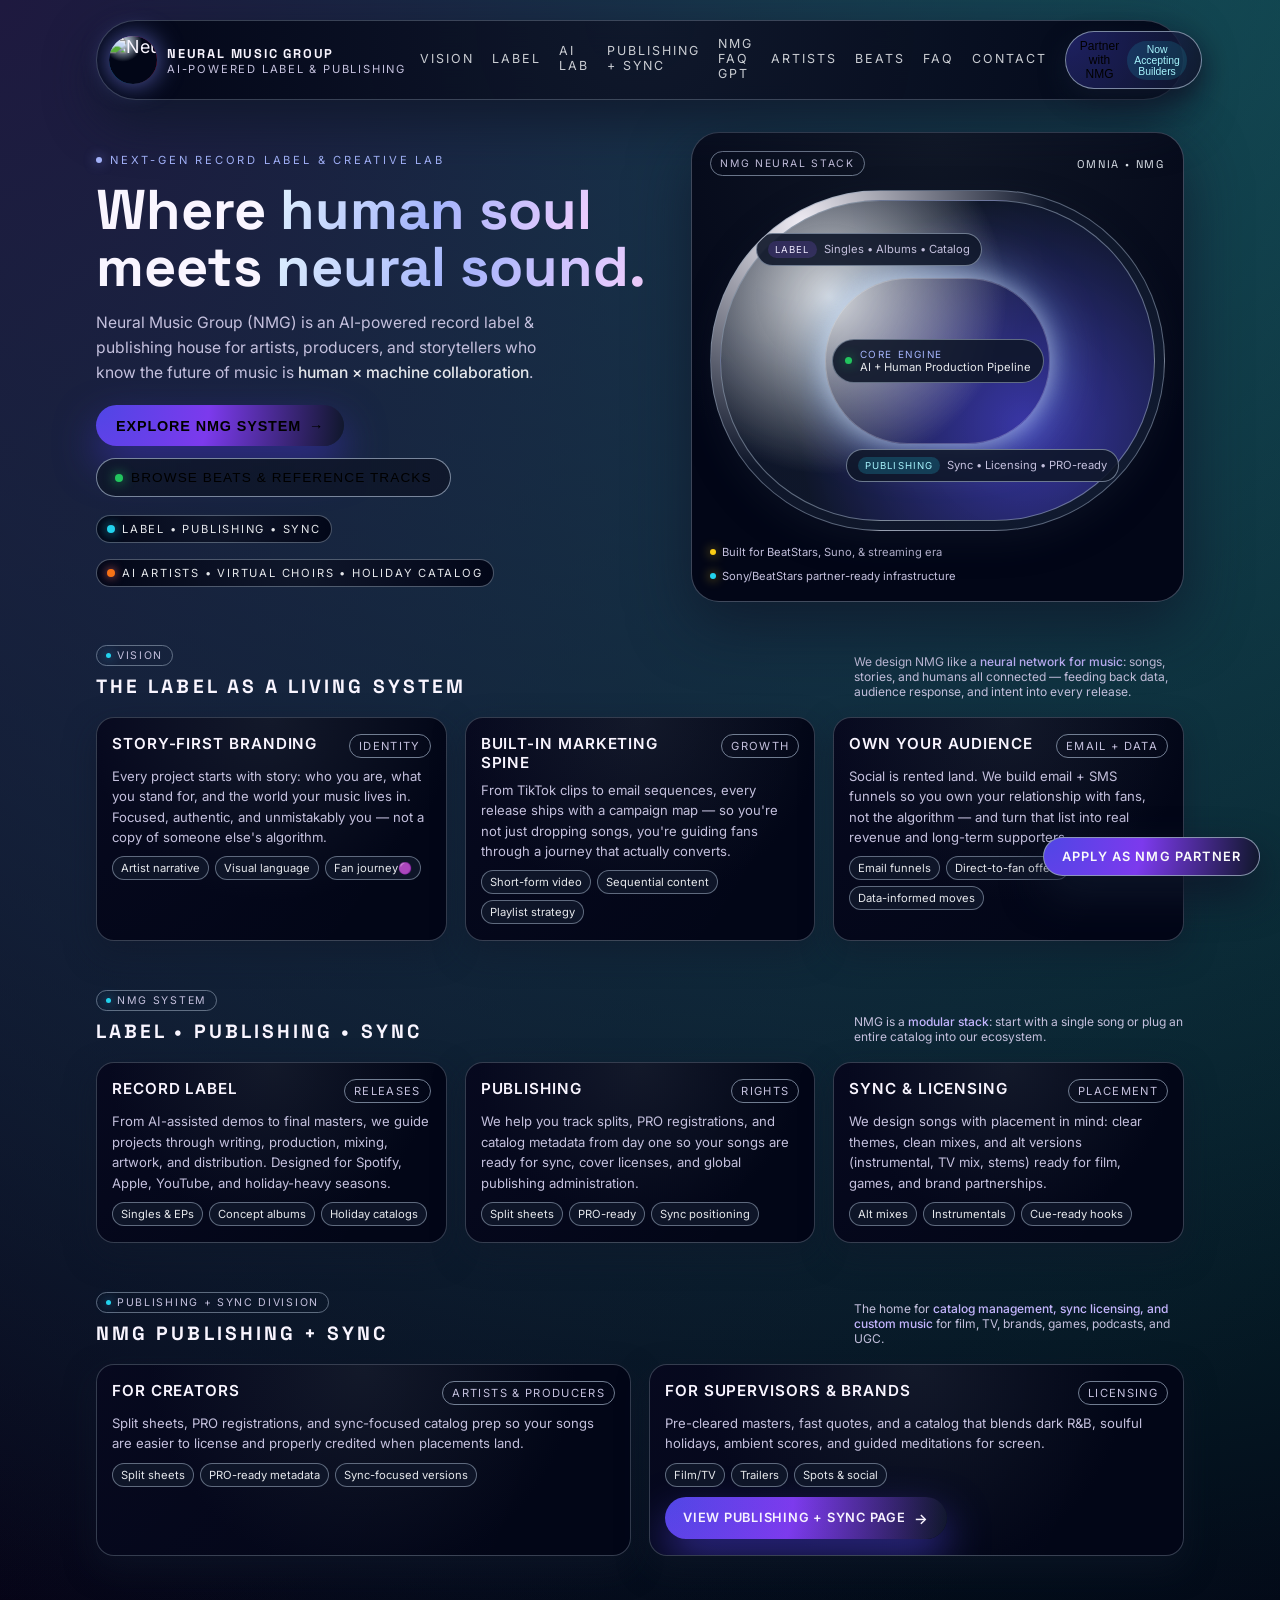
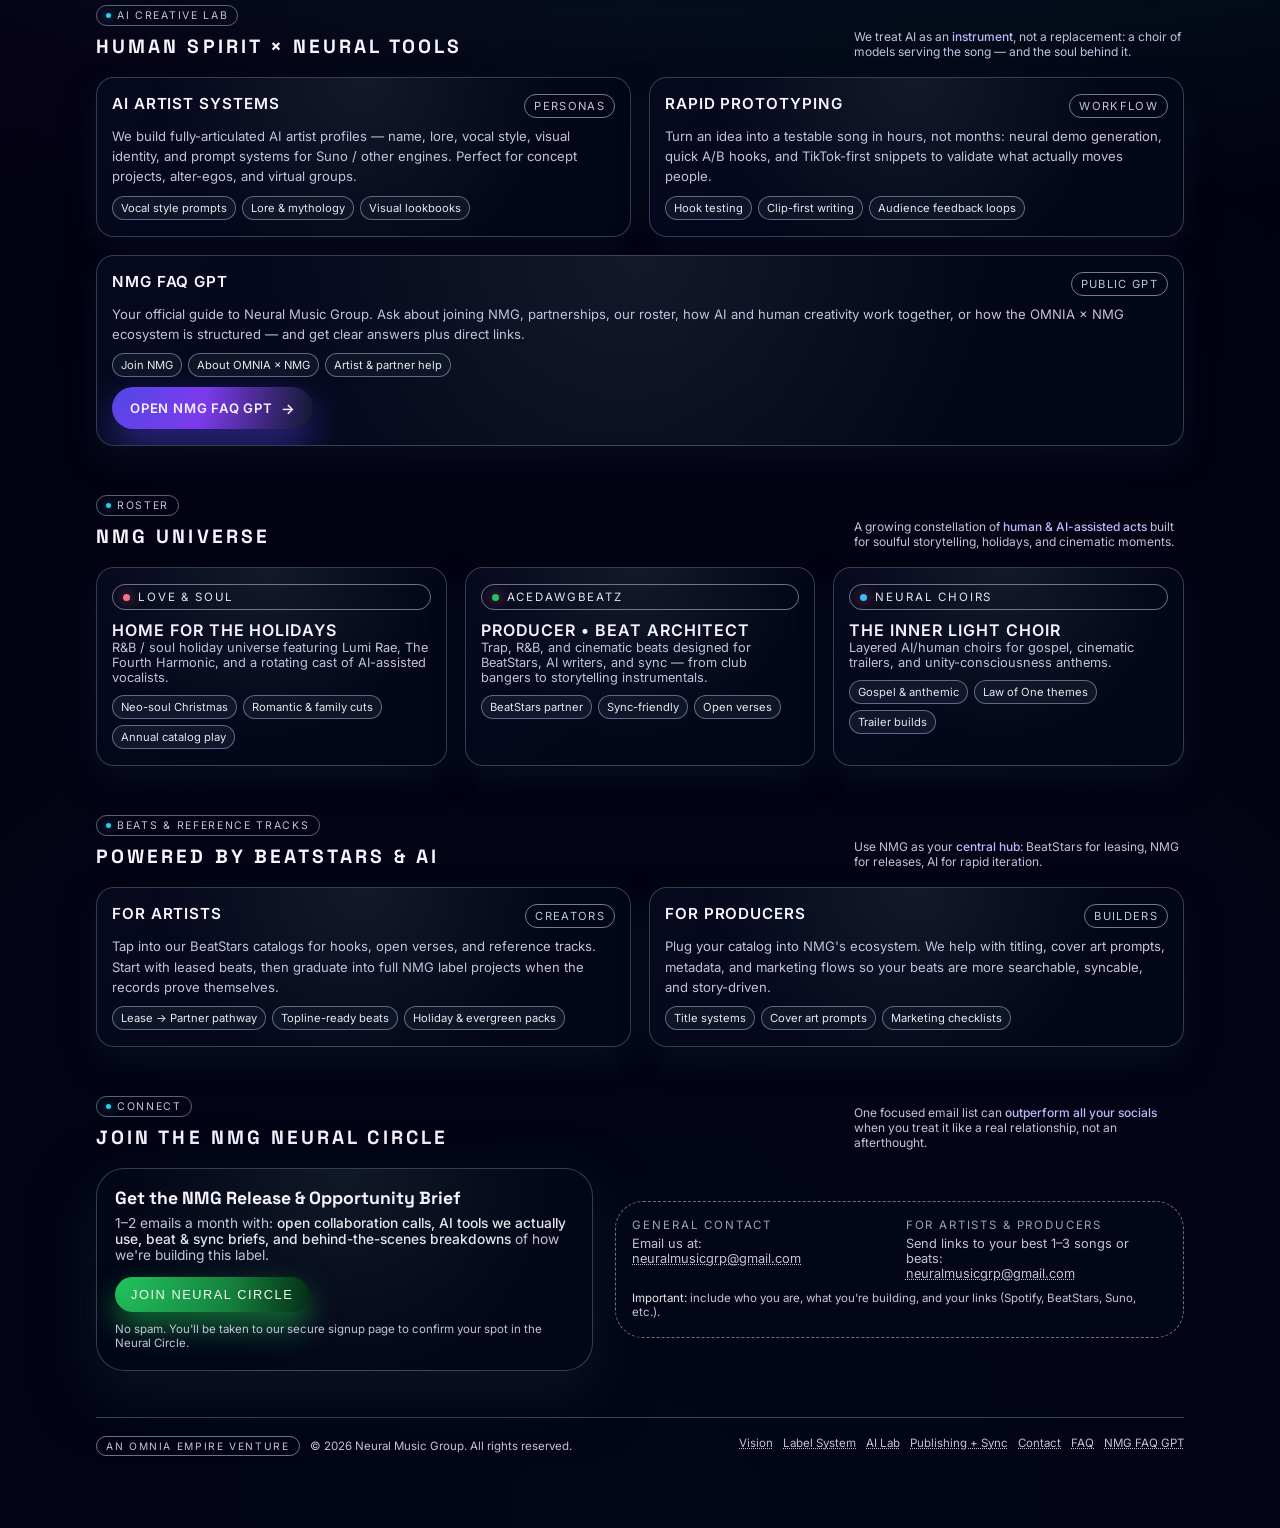
==== commit 13a45a58: "Update index.html Perfect! I've updated your NMG homepage with the simplified ConvertKit integration" ====
--- a/index.html
+++ b/index.html
@@ -1018,12 +1018,10 @@
           <a href="#vision">Vision</a>
           <a href="#services">Label</a>
           <a href="#ai-lab">AI Lab</a>
-          <!-- UPDATED: Publishing + Sync subpage path to sync.html -->
           <a href="https://neuralmusicgrp.github.io/nmg-assets/sync.html">
             Publishing + Sync
           </a>
-          <!-- NMG FAQ GPT in main nav (opens in new tab) -->
-          <a href="https://chatgpt.com/g/g-692d52f75ad0819195865ac77d468dd8-n-m-g" rel="noopener noreferrer">NMG FAQ GPT</a>
+          <a href="https://chatgpt.com/g/g-692d52f75ad0819195865ac77d468dd8-n-m-g" target="_blank" rel="noopener noreferrer">NMG FAQ GPT</a>
           <a href="#roster">Artists</a>
           <a href="#beats">Beats</a>
           <a href="faq.html">FAQ</a>
@@ -1311,7 +1309,6 @@
               <span class="tag">Trailers</span>
               <span class="tag">Spots &amp; social</span>
             </div>
-            <!-- UPDATED: button link path to sync.html -->
             <a href="https://neuralmusicgrp.github.io/nmg-assets/sync.html"
                class="btn-primary"
                style="text-decoration:none; padding-inline:18px; font-size:0.8rem;">
@@ -1573,32 +1570,18 @@
               behind-the-scenes breakdowns</span> of how we're building this label.
             </p>
 
-            <!-- ConvertKit-connected form -->
+            <!-- Simple redirect form - no email input on NMG site -->
             <form
               class="newsletter-form"
-              action="https://api.convertkit.com/v3/forms/8846636/subscribe"
-              method="post"
+              onsubmit="event.preventDefault(); window.location.href='https://neural-music-group.kit.com/961ea60eba';"
             >
-              <input
-                type="email"
-                name="email"
-                required
-                class="newsletter-input"
-                placeholder="you@example.com"
-                aria-label="Email address"
-              />
-              <input
-                type="hidden"
-                name="api_key"
-                value="9GaiTblmIA4Y4Zd8V1rICA"
-              />
               <button class="newsletter-btn" type="submit">
                 Join Neural Circle
               </button>
             </form>
 
             <p class="newsletter-meta">
-              No spam. Just experiments, opportunities, and real talk about the new music economy.
+              No spam. You'll be taken to our secure signup page to confirm your spot in the Neural Circle.
             </p>
           </div>
 
@@ -1640,7 +1623,6 @@
         <a href="#vision">Vision</a>
         <a href="#services">Label System</a>
         <a href="#ai-lab">AI Lab</a>
-        <!-- UPDATED: footer link path to sync.html -->
         <a href="https://neuralmusicgrp.github.io/nmg-assets/sync.html">
           Publishing + Sync
         </a>
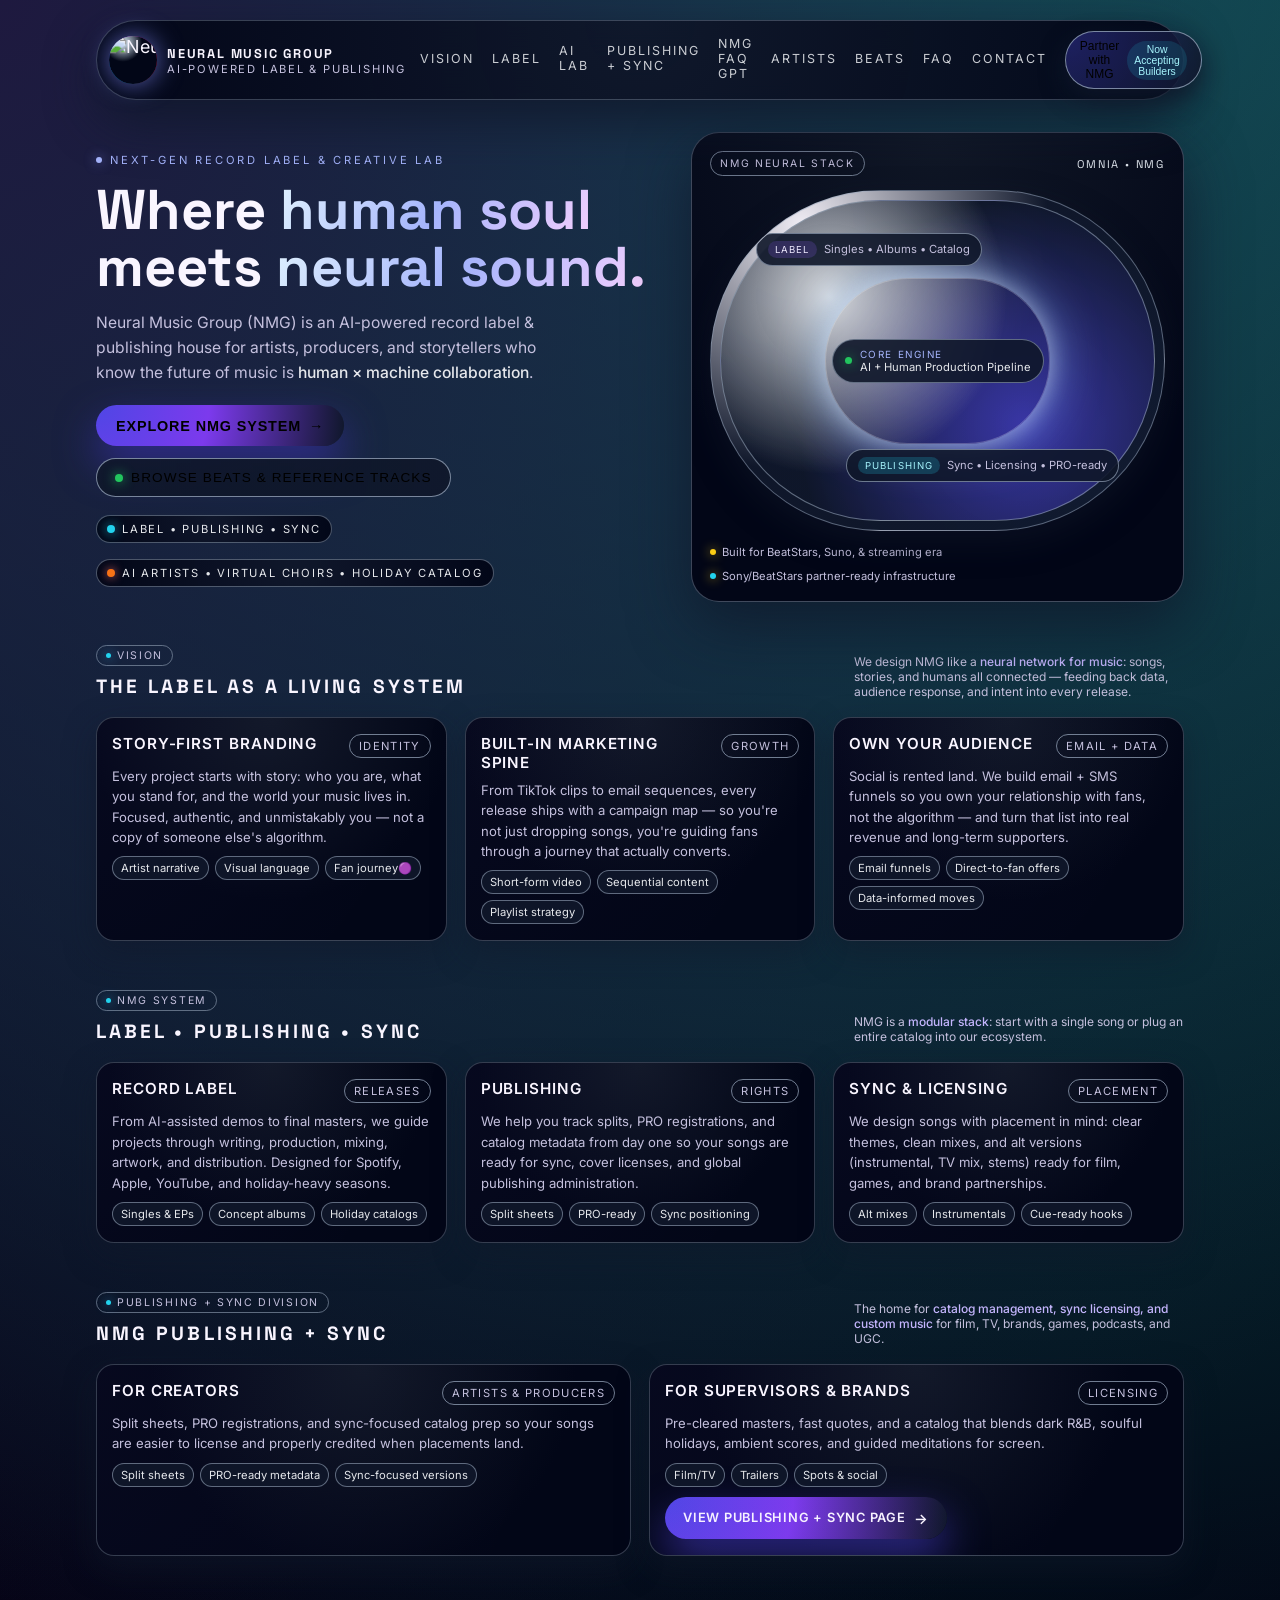
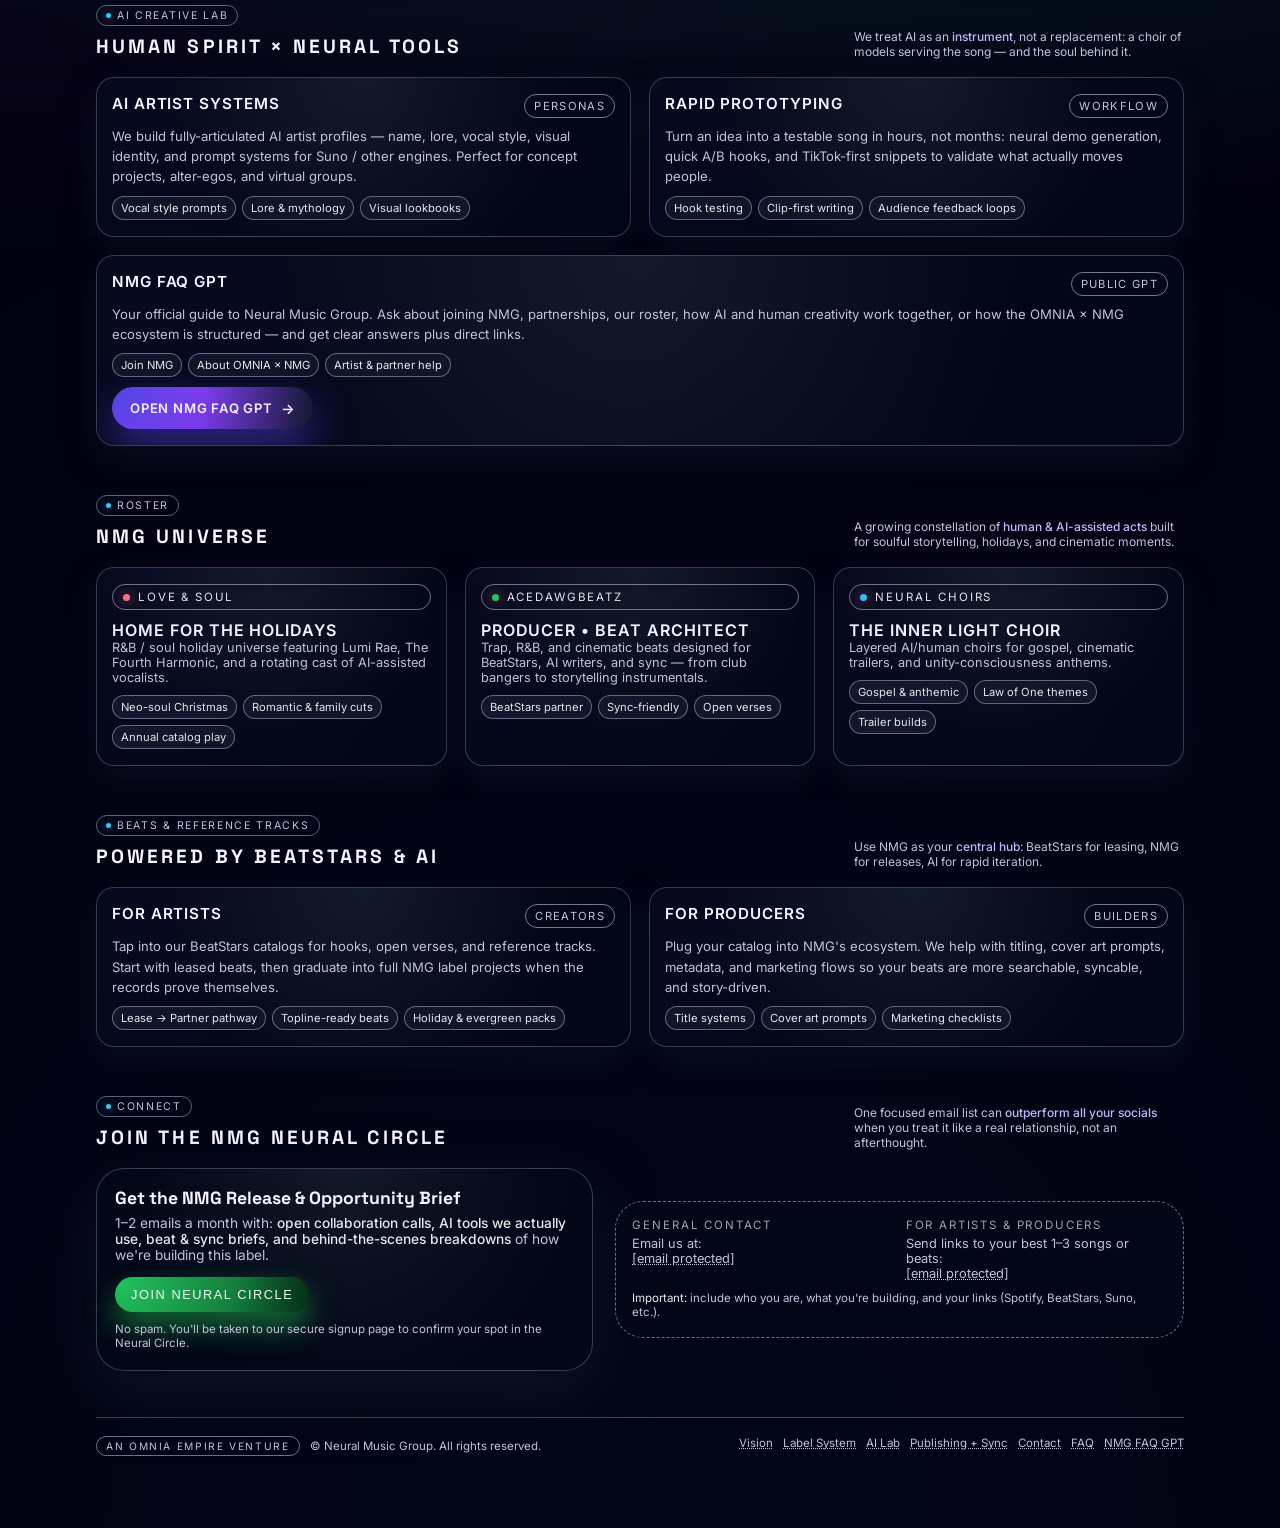
==== commit 6e4dbe90: "Update index.html" ====
--- a/index.html
+++ b/index.html
@@ -1570,10 +1570,10 @@
               behind-the-scenes breakdowns</span> of how we're building this label.
             </p>
 
-            <!-- Simple redirect form - no email input on NMG site -->
+            <!-- Updated MailerLite redirect form -->
             <form
               class="newsletter-form"
-              onsubmit="event.preventDefault(); window.location.href='https://neural-music-group.kit.com/961ea60eba';"
+              onsubmit="event.preventDefault(); window.location.href='https://subscribepage.io/edsqGl';"
             >
               <button class="newsletter-btn" type="submit">
                 Join Neural Circle
@@ -1592,7 +1592,7 @@
                 <div class="contact-value">
                   Email us at:
                   <br />
-                  <a href="mailto:neuralmusicgrp@gmail.com">neuralmusicgrp@gmail.com</a>
+                  <a href="/cdn-cgi/l/email-protection#a8c6cddddac9c4c5dddbc1cbcfdad8e8cfc5c9c1c486cbc7c5"><span class="__cf_email__" data-cfemail="ed8388989f8c8180989e848e8a9f9dad8a808c8481c38e8280">[email&#160;protected]</span></a>
                 </div>
               </div>
               <div>
@@ -1600,7 +1600,7 @@
                 <div class="contact-value">
                   Send links to your best 1–3 songs or beats:
                   <br />
-                  <a href="mailto:neuralmusicgrp@gmail.com">neuralmusicgrp@gmail.com</a>
+                  <a href="/cdn-cgi/l/email-protection#eb858e9e998a87869e9882888c999bab8c868a8287c5888486"><span class="__cf_email__" data-cfemail="432d263631222f2e36302a2024313303242e222a2f6d202c2e">[email&#160;protected]</span></a>
                 </div>
               </div>
             </div>
@@ -1637,17 +1637,3 @@
   <a
     class="floating-partner-btn"
     href="https://neuralmusicgrp.github.io/nmg-assets/partner.html"
-  >
-    <span>Apply As NMG Partner</span>
-  </a>
-
-  <script>
-    function toggleNav() {
-      const nav = document.getElementById('navLinks');
-      nav.classList.toggle('open');
-    }
-
-    document.getElementById('year').textContent = new Date().getFullYear();
-  </script>
-</body>
-</html>
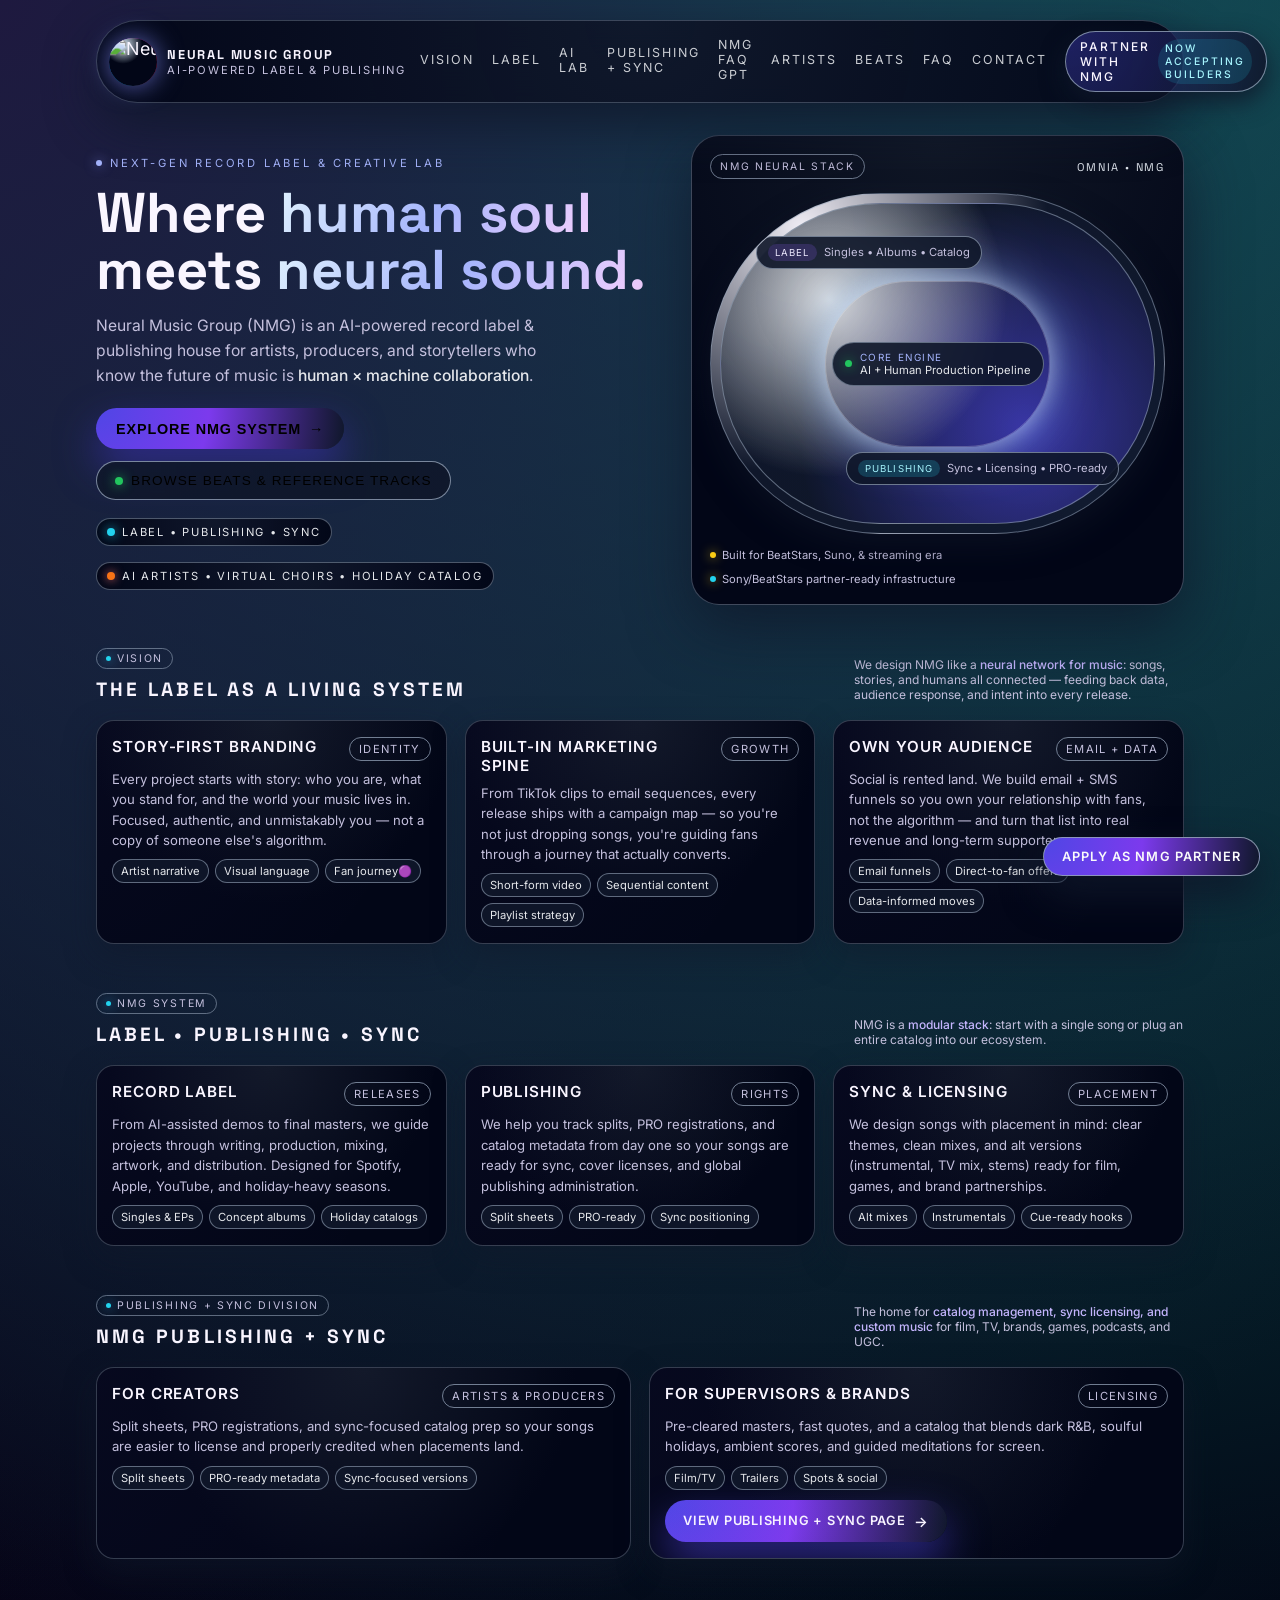
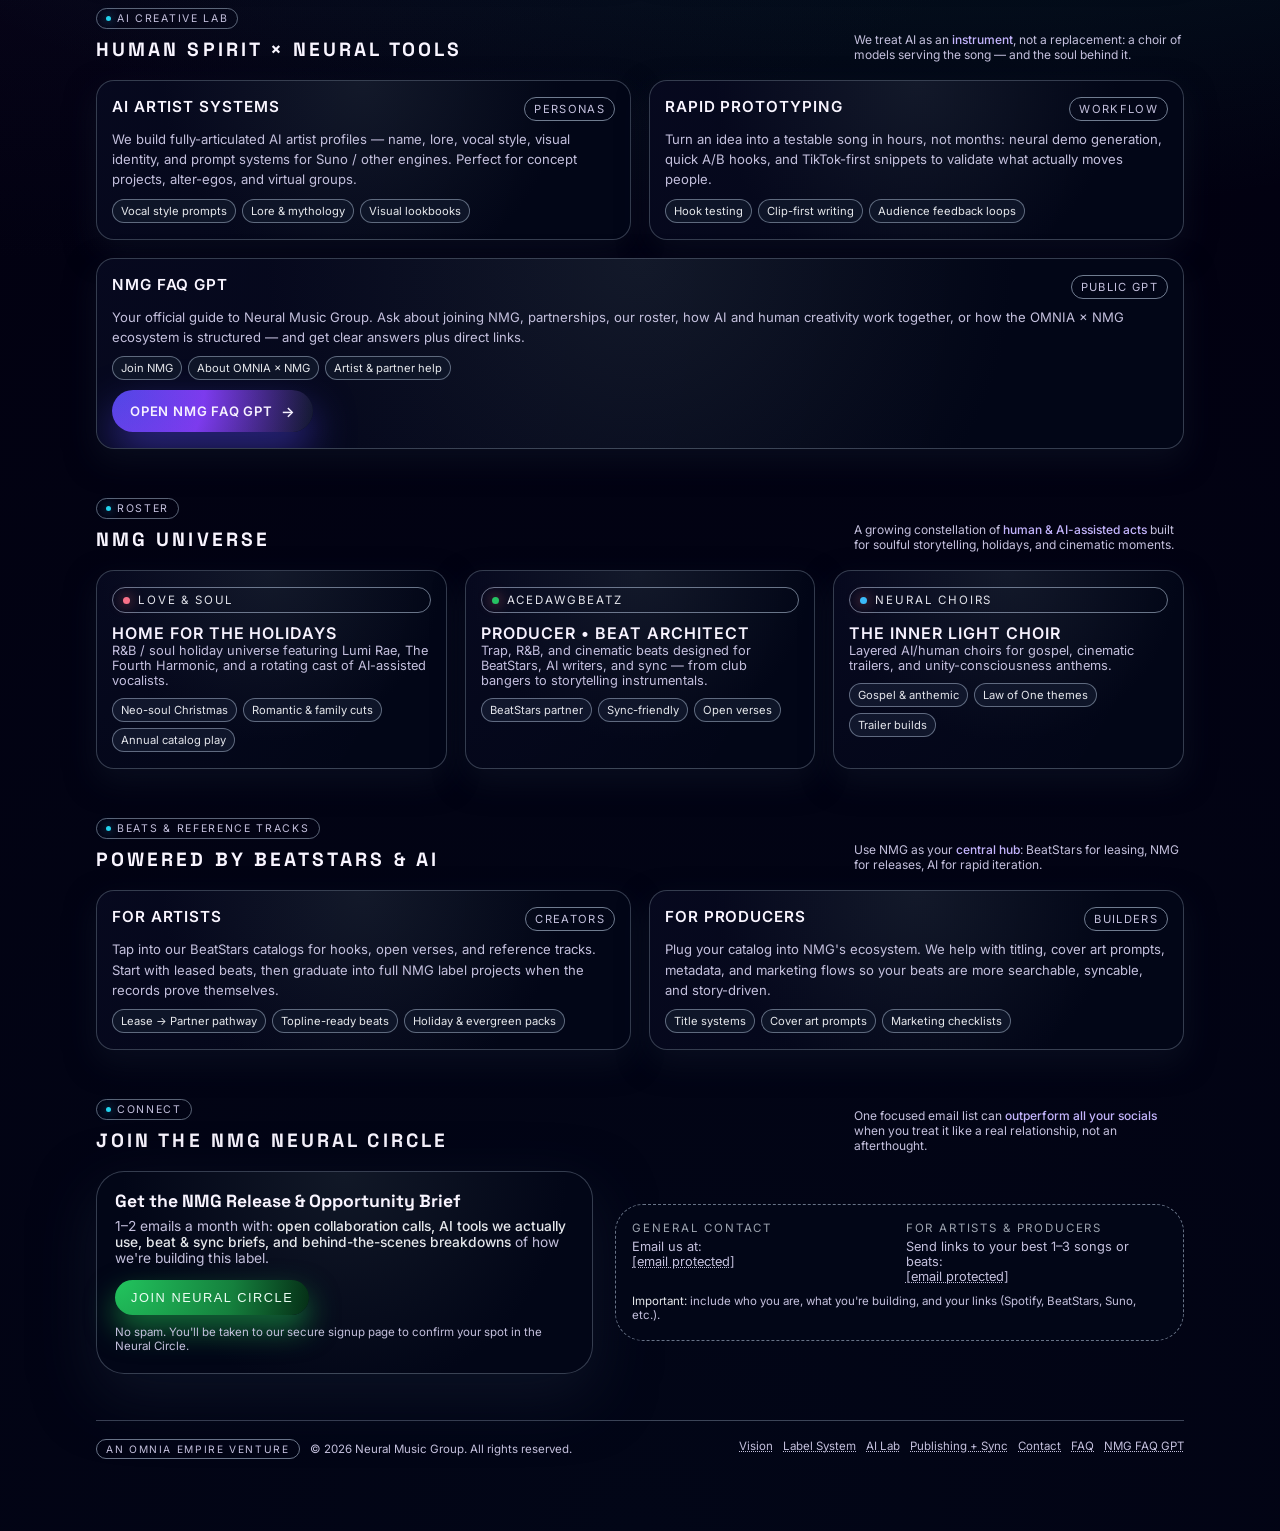
==== commit b101af8e: "Fix Partner with NMG navigation and restore homepage tail" ====
--- a/index.html
+++ b/index.html
@@ -1027,10 +1027,10 @@
           <a href="faq.html">FAQ</a>
           <a href="#contact">Contact</a>
         </div>
-        <button class="nav-cta" onclick="document.getElementById('contact').scrollIntoView({behavior: 'smooth'})">
-          <span>Partner with NMG</span>
-          <span class="nav-cta-pill">Now Accepting Builders</span>
-        </button>
+        <a class="nav-cta" href="partner.html" style="text-decoration:none;">
+          <span>Partner with NMG</span>
+          <span class="nav-cta-pill">Now Accepting Builders</span>
+        </a>
         <button class="nav-toggle" aria-label="Toggle navigation" onclick="toggleNav()">
           <div class="nav-toggle-line"></div>
           <div class="nav-toggle-line"></div>
@@ -1633,7 +1633,21 @@
     </footer>
   </div>
 
-  <!-- FLOATING PARTNER BUTTON -->
-  <a
-    class="floating-partner-btn"
-    href="https://neuralmusicgrp.github.io/nmg-assets/partner.html"
+  <!-- FLOATING PARTNER BUTTON -->
+  <a
+    class="floating-partner-btn"
+    href="partner.html"
+  >
+    <span>Apply As NMG Partner</span>
+  </a>
+
+  <script>
+    function toggleNav() {
+      const nav = document.getElementById('navLinks');
+      nav.classList.toggle('open');
+    }
+
+    document.getElementById('year').textContent = new Date().getFullYear();
+  </script>
+</body>
+</html>
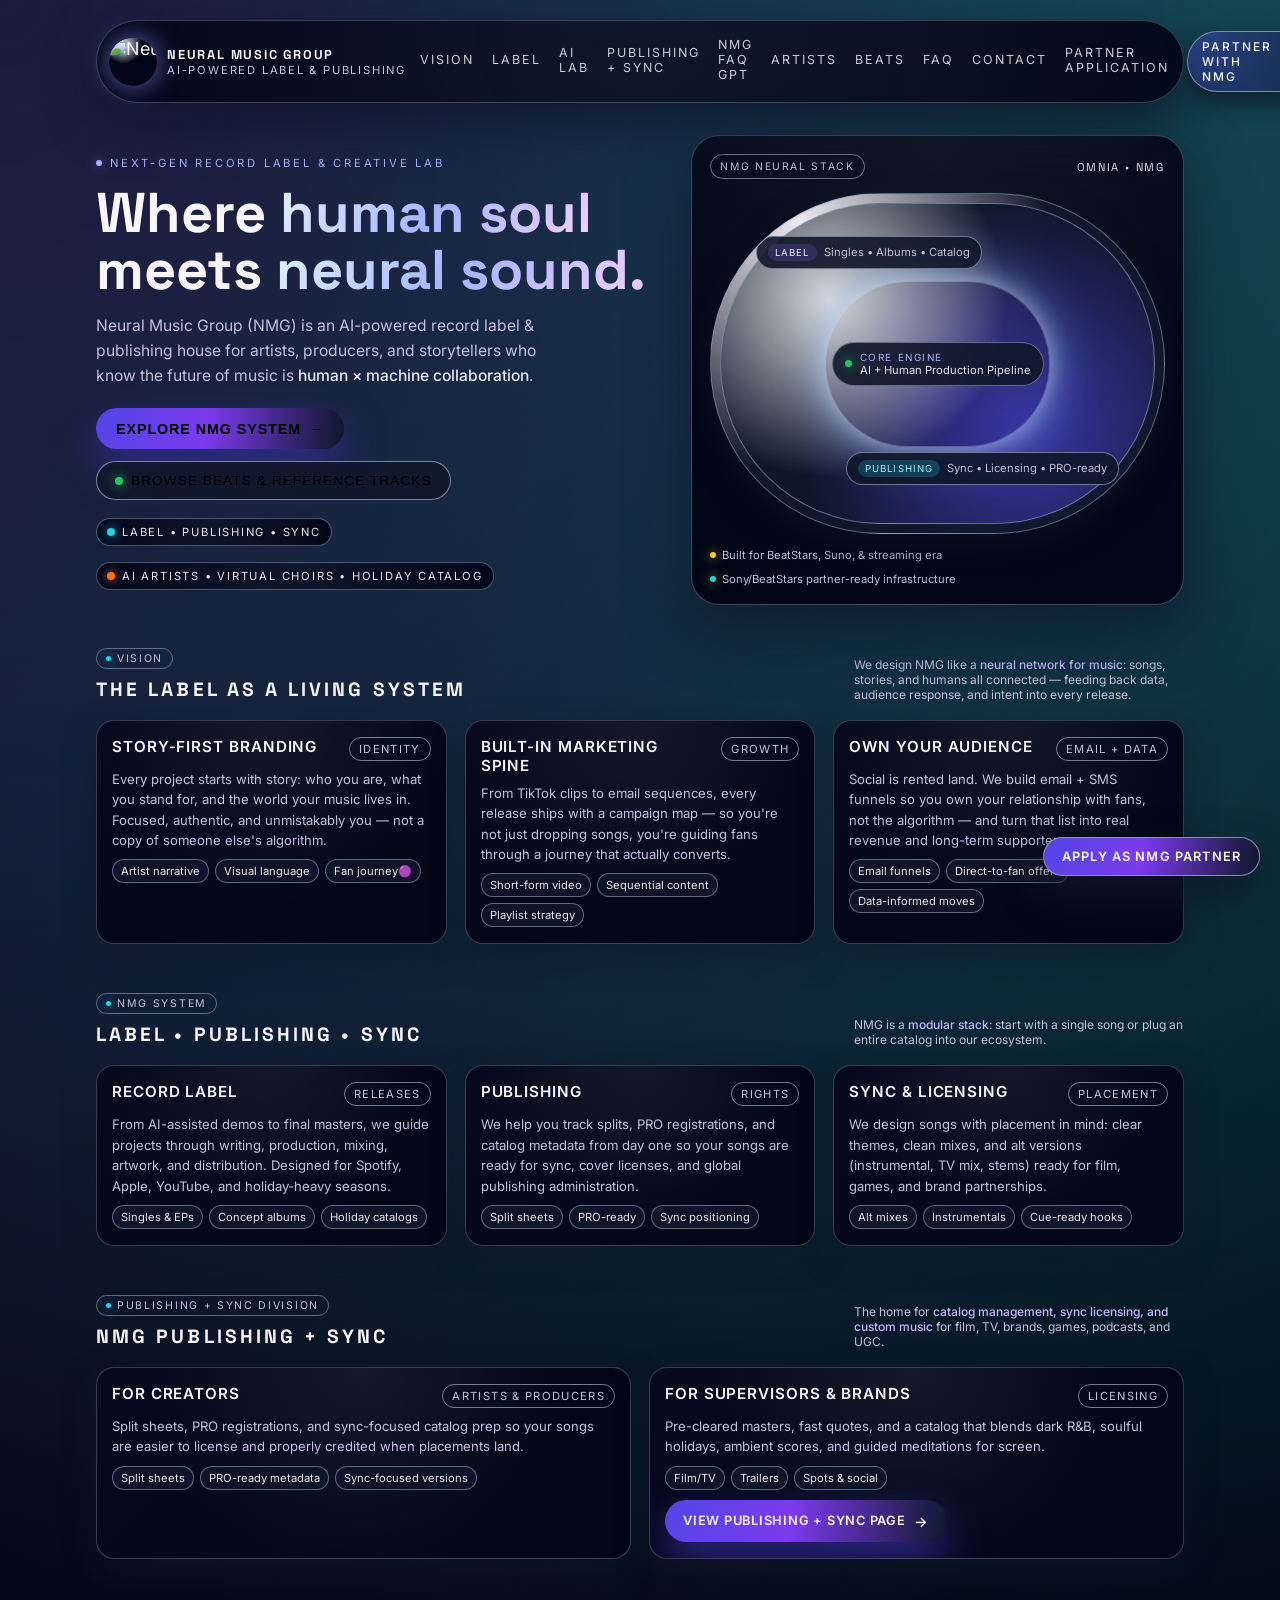
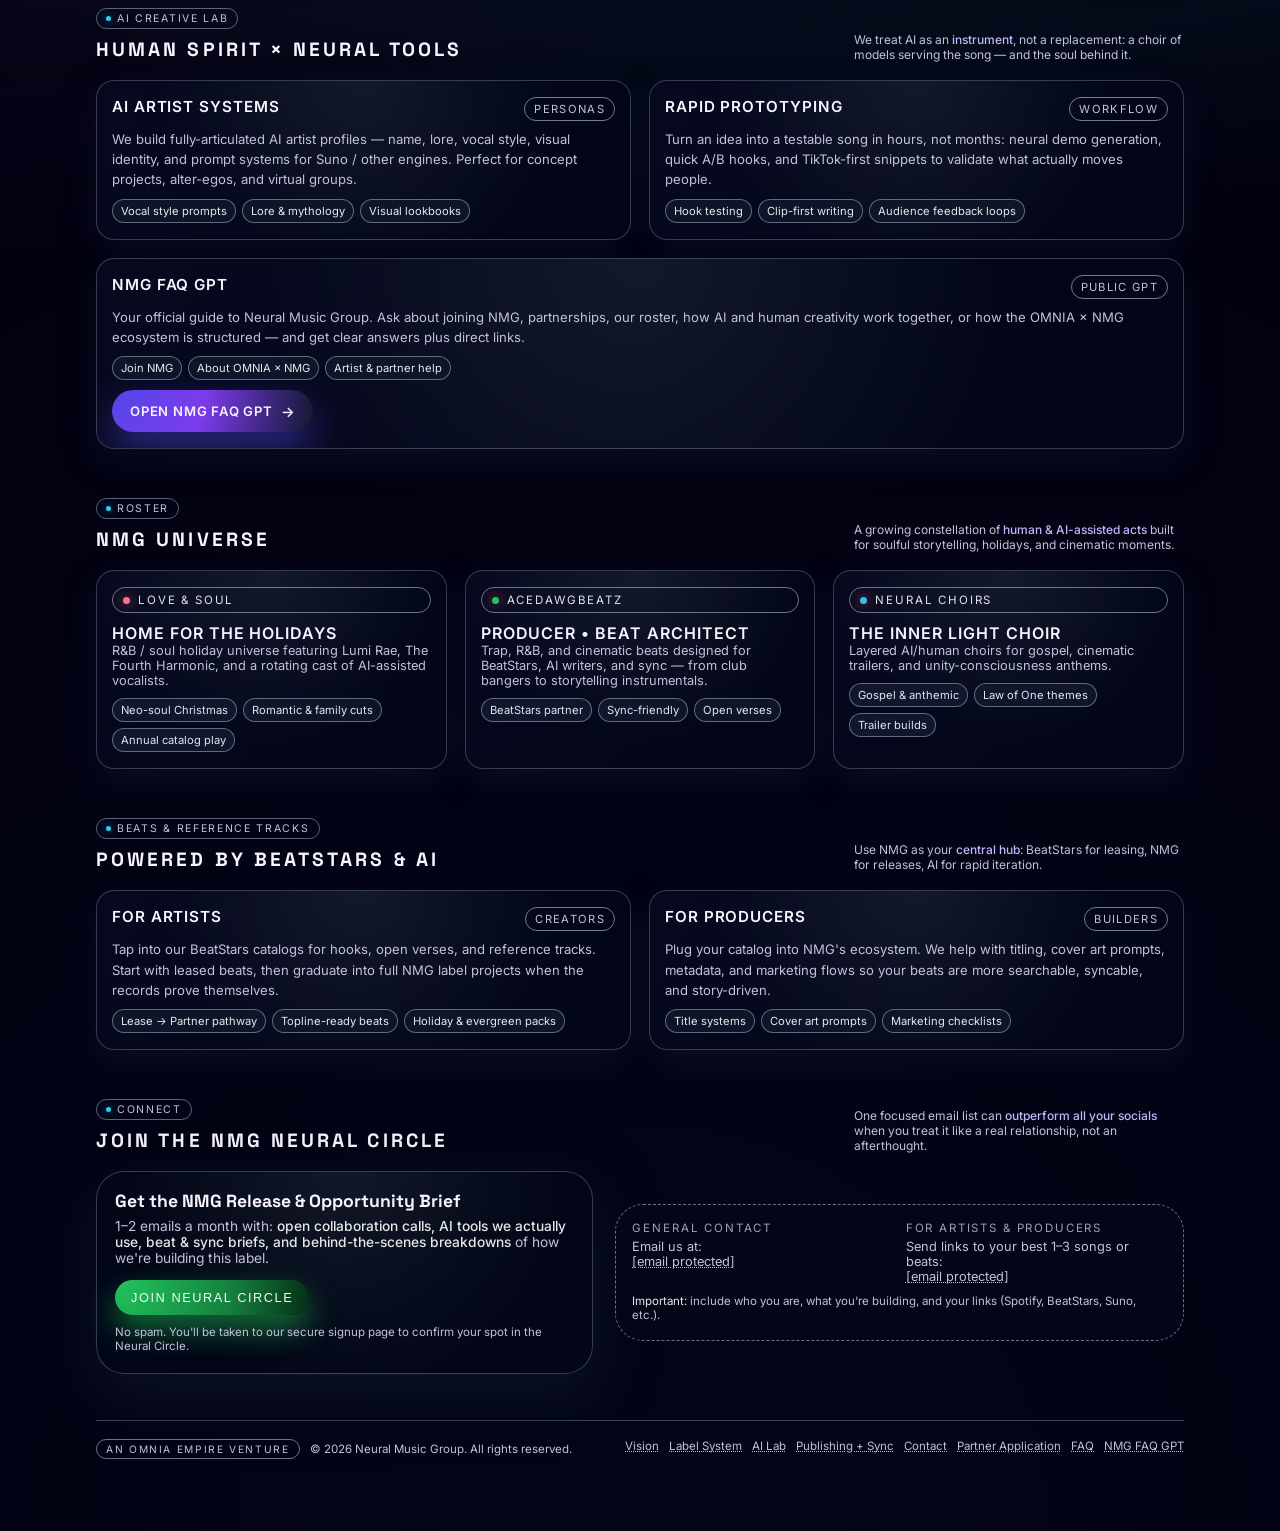
==== commit 56186b24: "Add explicit Partner Application links to homepage" ====
--- a/index.html
+++ b/index.html
@@ -1025,9 +1025,10 @@
           <a href="#roster">Artists</a>
           <a href="#beats">Beats</a>
           <a href="faq.html">FAQ</a>
-          <a href="#contact">Contact</a>
-        </div>
-        <a class="nav-cta" href="partner.html" style="text-decoration:none;">
+          <a href="#contact">Contact</a>
+          <a href="/partner.html">Partner Application</a>
+        </div>
+        <a class="nav-cta" href="/partner.html" style="text-decoration:none;">
           <span>Partner with NMG</span>
           <span class="nav-cta-pill">Now Accepting Builders</span>
         </a>
@@ -1626,7 +1627,8 @@
         <a href="https://neuralmusicgrp.github.io/nmg-assets/sync.html">
           Publishing + Sync
         </a>
-        <a href="#contact">Contact</a>
+        <a href="#contact">Contact</a>
+        <a href="/partner.html">Partner Application</a>
         <a href="faq.html">FAQ</a>
         <a href="https://chatgpt.com/g/g-692d52f75ad0819195865ac77d468dd8-n-m-g" target="_blank" rel="noopener noreferrer">NMG FAQ GPT</a>
       </div>
@@ -1636,7 +1638,7 @@
   <!-- FLOATING PARTNER BUTTON -->
   <a
     class="floating-partner-btn"
-    href="partner.html"
+    href="/partner.html"
   >
     <span>Apply As NMG Partner</span>
   </a>
